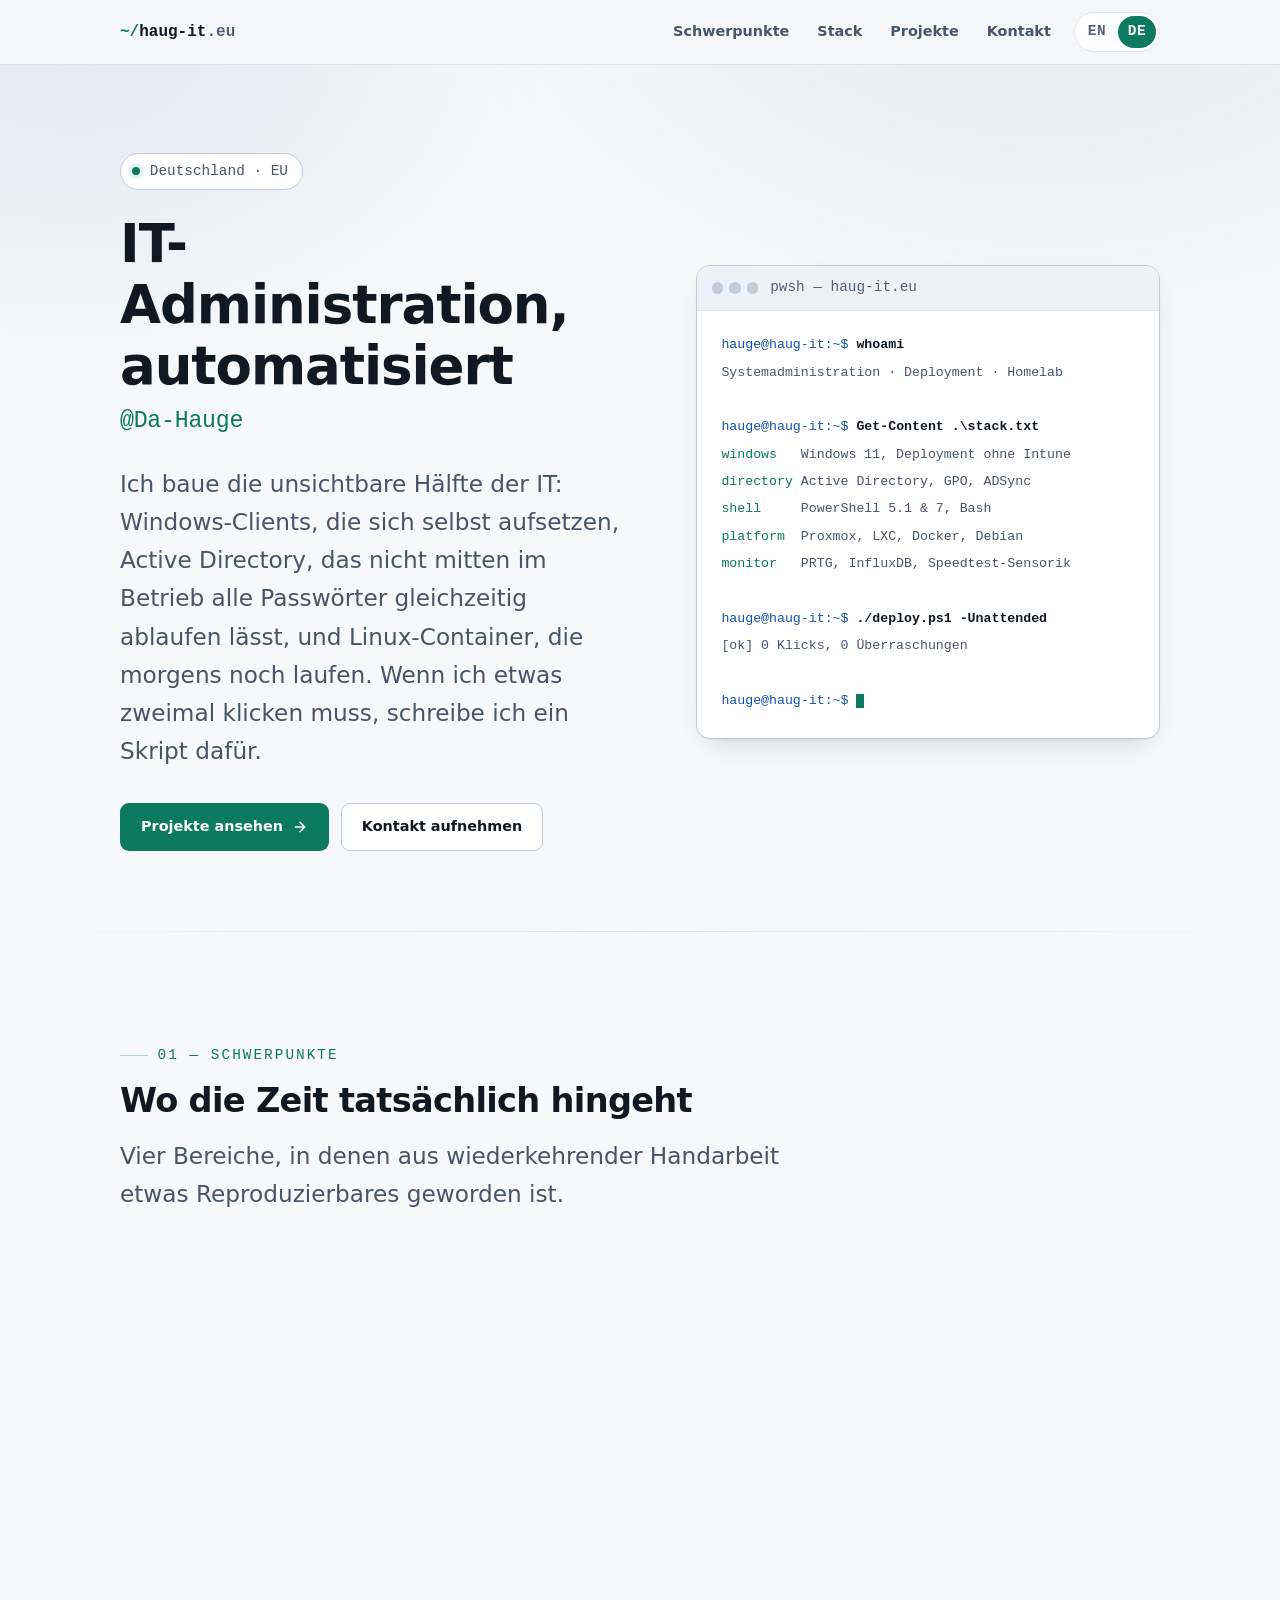
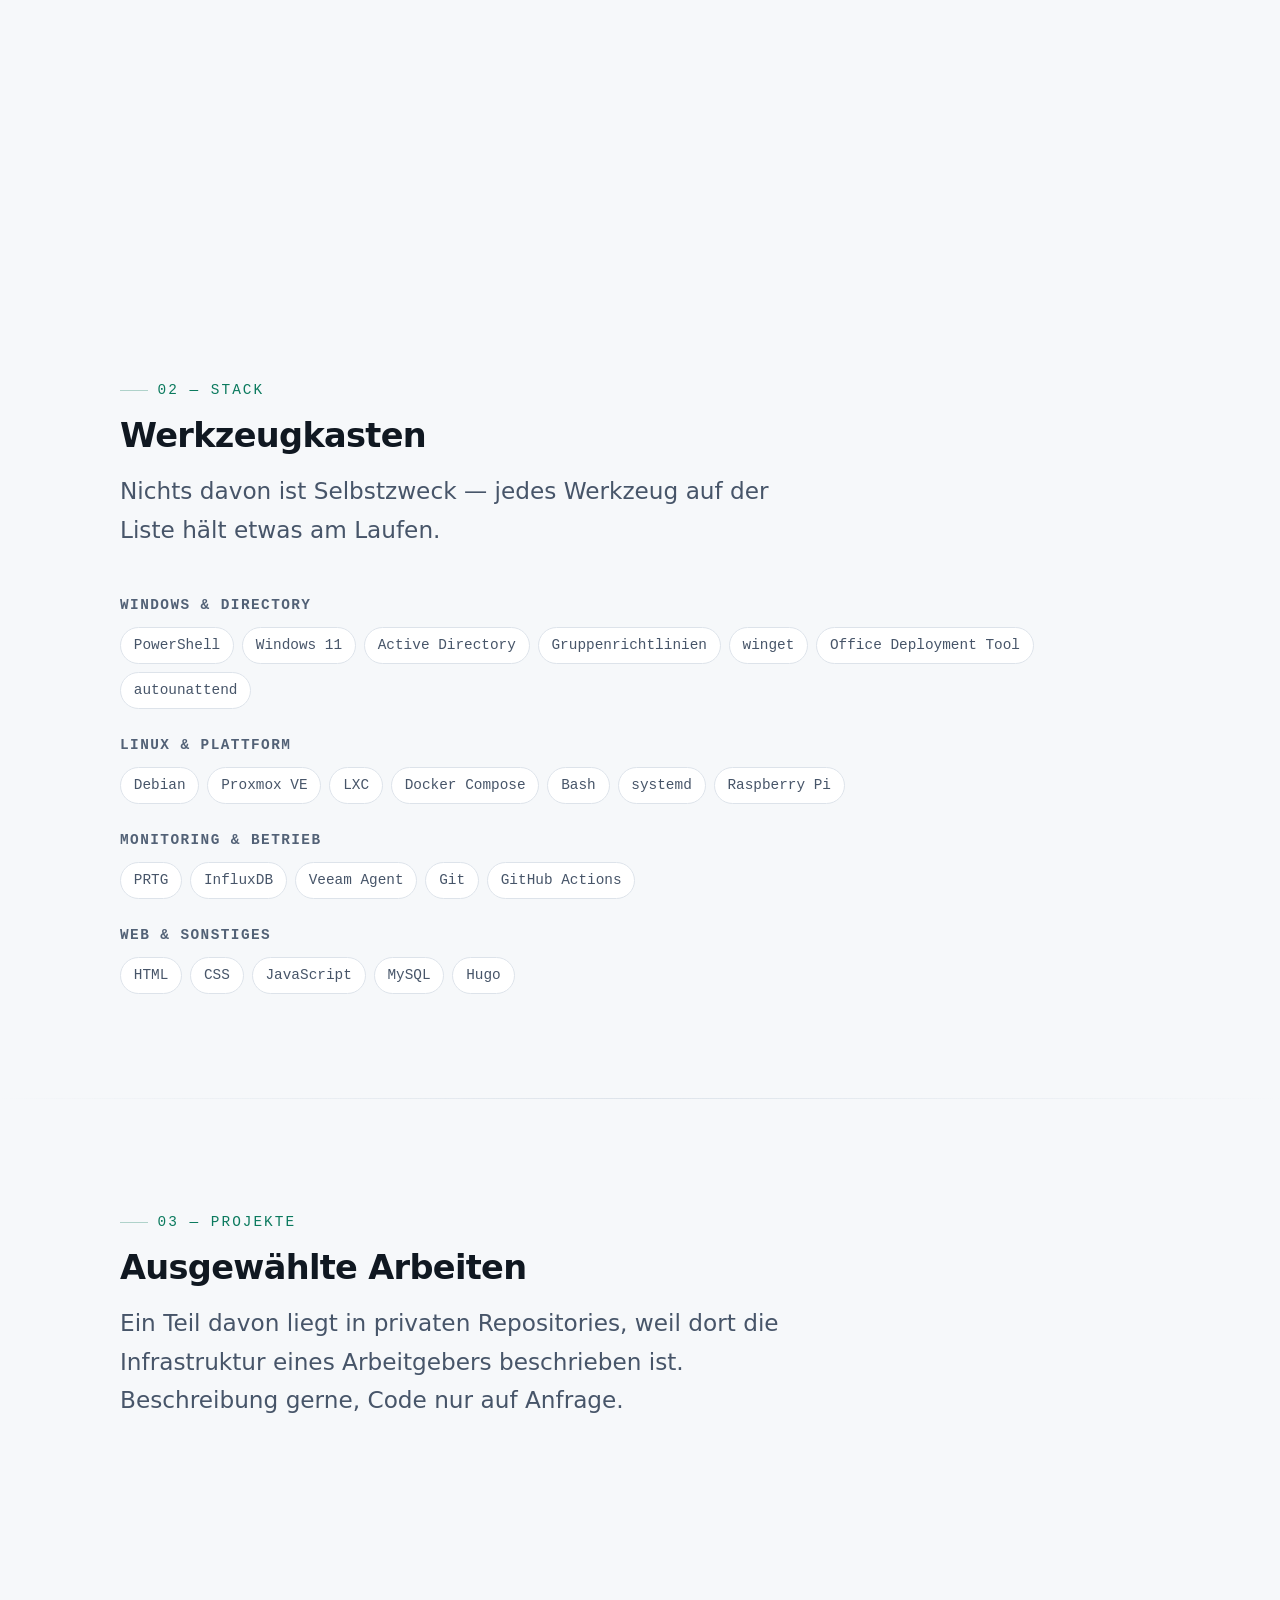
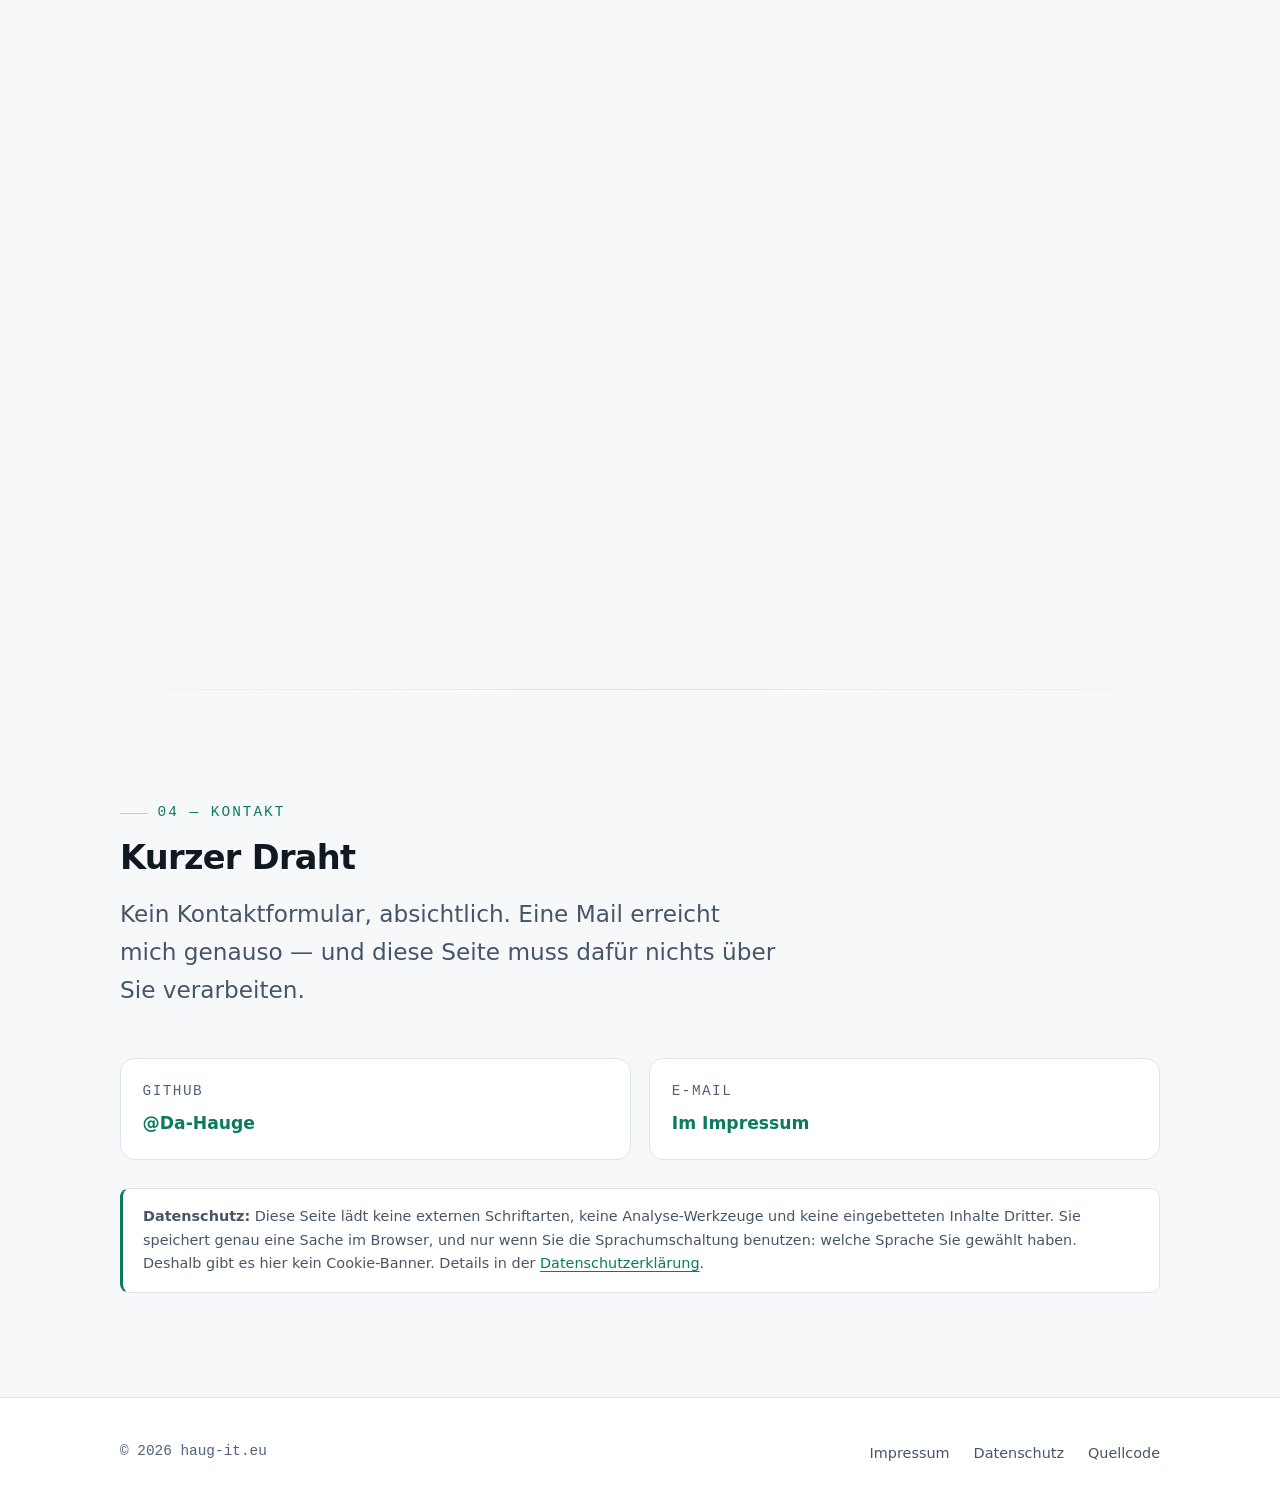
==== de/index.html @ 19cd78f1 "feat(i18n): English by default, German for German browsers Also minimises the personal data the site" ====
<!DOCTYPE html>
<html lang="de">
<head>
  <meta charset="utf-8">
  <meta name="viewport" content="width=device-width, initial-scale=1">

  <!-- A02: GitHub Pages kann keine Response-Header setzen, deshalb steht die
       Policy hier. Kein 'unsafe-inline', keine Wildcards. frame-ancestors wird
       im Meta-Tag ignoriert - siehe docs/security-hinweise.md. -->
  <meta http-equiv="Content-Security-Policy"
        content="default-src 'none'; base-uri 'none'; form-action 'none'; img-src 'self' data:; style-src 'self'; script-src 'self'; font-src 'self'; connect-src 'none'; object-src 'none'; frame-src 'none'">
  <meta name="referrer" content="strict-origin-when-cross-origin">

  <title>haug-it.eu — IT-Administration &amp; Automatisierung</title>
  <meta name="description" content="Windows-Client-Deployment, Active Directory, Linux und Container, Monitoring — geskriptet statt geklickt.">
  <link rel="canonical" href="https://haug-it.eu/de/">
  <link rel="alternate" hreflang="en" href="https://haug-it.eu/">
  <link rel="alternate" hreflang="de" href="https://haug-it.eu/de/">
  <link rel="alternate" hreflang="x-default" href="https://haug-it.eu/">
  <link rel="icon" href="../favicon.svg" type="image/svg+xml">
  <link rel="stylesheet" href="../css/style.css">
  <script src="../js/lang.js"></script>
</head>
<body>
  <a class="skip-link" href="#main">Zum Inhalt springen</a>

  <header class="site-header">
    <div class="container site-header__inner">
      <a class="brand" href="./">
        <span class="brand__sigil">~/</span><span>haug-it</span><span class="brand__dim">.eu</span>
      </a>

      <div class="header__end">
        <nav class="nav" aria-label="Hauptnavigation">
          <ul>
            <li><a href="#schwerpunkte">Schwerpunkte</a></li>
            <li><a href="#stack">Stack</a></li>
            <li><a href="#projekte">Projekte</a></li>
            <li><a href="#kontakt">Kontakt</a></li>
          </ul>
        </nav>

        <nav aria-label="Sprache">
          <ul class="lang-switch">
            <li><a href="../" data-set-lang="en" lang="en">EN</a></li>
            <li><a href="./" data-set-lang="de" aria-current="true" lang="de">DE</a></li>
          </ul>
        </nav>
      </div>
    </div>
  </header>

  <main id="main">

    <!-- ================= Hero ================= -->
    <section class="hero">
      <div class="container hero__grid">
        <div>
          <p class="hero__status">
            <span class="hero__dot" aria-hidden="true"></span>
            Deutschland &middot; EU
          </p>

          <h1 class="hero__name">IT-Administration, automatisiert</h1>
          <p class="hero__role">@Da-Hauge</p>

          <p class="hero__text">
            Ich baue die unsichtbare Hälfte der IT: Windows-Clients, die sich
            selbst aufsetzen, Active&nbsp;Directory, das nicht mitten im Betrieb
            alle Passwörter gleichzeitig ablaufen lässt, und Linux-Container, die
            morgens noch laufen. Wenn ich etwas zweimal klicken muss, schreibe
            ich ein Skript dafür.
          </p>

          <div class="hero__actions">
            <a class="btn btn--primary" href="#projekte">
              Projekte ansehen
              <svg width="16" height="16" viewBox="0 0 24 24" fill="none" stroke="currentColor" stroke-width="2.2" stroke-linecap="round" stroke-linejoin="round" aria-hidden="true" focusable="false"><path d="M5 12h14"/><path d="m12 5 7 7-7 7"/></svg>
            </a>
            <a class="btn btn--ghost" href="#kontakt">Kontakt aufnehmen</a>
          </div>
        </div>

        <div class="terminal">
          <div class="terminal__bar">
            <span class="terminal__lights" aria-hidden="true"><span></span><span></span><span></span></span>
            <span class="terminal__title">pwsh — haug-it.eu</span>
          </div>
          <pre class="terminal__body"><code><span class="terminal__prompt">hauge@haug-it:~$</span> <span class="terminal__cmd">whoami</span>
Systemadministration &middot; Deployment &middot; Homelab

<span class="terminal__prompt">hauge@haug-it:~$</span> <span class="terminal__cmd">Get-Content .\stack.txt</span>
<span class="terminal__key">windows</span>   Windows 11, Deployment ohne Intune
<span class="terminal__key">directory</span> Active Directory, GPO, ADSync
<span class="terminal__key">shell</span>     PowerShell 5.1 &amp; 7, Bash
<span class="terminal__key">platform</span>  Proxmox, LXC, Docker, Debian
<span class="terminal__key">monitor</span>   PRTG, InfluxDB, Speedtest-Sensorik

<span class="terminal__prompt">hauge@haug-it:~$</span> <span class="terminal__cmd">./deploy.ps1 -Unattended</span>
[ok] 0 Klicks, 0 Überraschungen

<span class="terminal__prompt">hauge@haug-it:~$</span> <span class="terminal__caret" aria-hidden="true"></span></code></pre>
        </div>
      </div>
    </section>

    <hr>

    <!-- ================= Schwerpunkte ================= -->
    <section class="section" id="schwerpunkte" aria-labelledby="schwerpunkte-title">
      <div class="container">
        <div class="section__head">
          <p class="eyebrow">01 — Schwerpunkte</p>
          <h2 id="schwerpunkte-title">Wo die Zeit tatsächlich hingeht</h2>
          <p class="section__lead">
            Vier Bereiche, in denen aus wiederkehrender Handarbeit etwas
            Reproduzierbares geworden ist.
          </p>
        </div>

        <div class="grid grid--4">

          <article class="card reveal">
            <span class="card__icon" aria-hidden="true">
              <svg width="20" height="20" viewBox="0 0 24 24" fill="none" stroke="currentColor" stroke-width="2" stroke-linecap="round" stroke-linejoin="round" focusable="false"><rect x="2" y="3" width="20" height="14" rx="2"/><path d="M8 21h8"/><path d="M12 17v4"/></svg>
            </span>
            <h3 class="card__title">Client-Deployment</h3>
            <p class="card__text">
              Windows-11-Installationen, die ohne Zuschauer durchlaufen:
              Antwortdateien, Debloat, vernünftige Datenschutz-Defaults und
              Softwareverteilung in einem Durchgang.
            </p>
            <ul class="card__list">
              <li>autounattend.xml</li>
              <li>winget-Paketlisten</li>
              <li>Office Deployment Tool</li>
            </ul>
          </article>

          <article class="card reveal">
            <span class="card__icon" aria-hidden="true">
              <svg width="20" height="20" viewBox="0 0 24 24" fill="none" stroke="currentColor" stroke-width="2" stroke-linecap="round" stroke-linejoin="round" focusable="false"><circle cx="12" cy="5" r="3"/><path d="M12 8v3"/><path d="M5 21v-3a2 2 0 0 1 2-2h10a2 2 0 0 1 2 2v3"/><path d="M12 11v5"/></svg>
            </span>
            <h3 class="card__title">Active Directory</h3>
            <p class="card__text">
              Domain-Beitritt, Gruppenrichtlinien und vor allem der
              Passwort-Lebenszyklus: Ablauf an der Morgenanmeldung statt mitten
              im Betrieb, damit die Hotline ruhig bleibt.
            </p>
            <ul class="card__list">
              <li>Domain Join &amp; Rename</li>
              <li>Passwort-Lifecycle</li>
              <li>Logon-Reporting</li>
            </ul>
          </article>

          <article class="card reveal">
            <span class="card__icon" aria-hidden="true">
              <svg width="20" height="20" viewBox="0 0 24 24" fill="none" stroke="currentColor" stroke-width="2" stroke-linecap="round" stroke-linejoin="round" focusable="false"><rect x="3" y="4" width="18" height="7" rx="2"/><rect x="3" y="14" width="18" height="6" rx="2"/><path d="M7 8h.01"/><path d="M7 17h.01"/></svg>
            </span>
            <h3 class="card__title">Linux &amp; Container</h3>
            <p class="card__text">
              Proxmox als Unterbau, LXC und Docker darüber. Compose-Stacks, die
              versioniert im Repository liegen statt in irgendeinem
              Terminal-Verlauf.
            </p>
            <ul class="card__list">
              <li>Proxmox &amp; LXC</li>
              <li>Docker Compose</li>
              <li>VS Code Tunnel</li>
            </ul>
          </article>

          <article class="card reveal">
            <span class="card__icon" aria-hidden="true">
              <svg width="20" height="20" viewBox="0 0 24 24" fill="none" stroke="currentColor" stroke-width="2" stroke-linecap="round" stroke-linejoin="round" focusable="false"><path d="M3 12h4l3 8 4-16 3 8h4"/></svg>
            </span>
            <h3 class="card__title">Monitoring</h3>
            <p class="card__text">
              Eigene PRTG-Sensoren, wo die Standardsensoren aufhören — zum
              Beispiel Ookla-Speedtests, die als Zeitreihe landen statt als
              Bauchgefühl.
            </p>
            <ul class="card__list">
              <li>PRTG Custom Sensors</li>
              <li>InfluxDB-Zeitreihen</li>
              <li>Geplante Messläufe</li>
            </ul>
          </article>

        </div>
      </div>
    </section>

    <!-- ================= Stack ================= -->
    <section class="section" id="stack" aria-labelledby="stack-title">
      <div class="container">
        <div class="section__head">
          <p class="eyebrow">02 — Stack</p>
          <h2 id="stack-title">Werkzeugkasten</h2>
          <p class="section__lead">
            Nichts davon ist Selbstzweck — jedes Werkzeug auf der Liste hält
            etwas am Laufen.
          </p>
        </div>

        <div class="stack-group">
          <h3 class="stack-group__label">Windows &amp; Directory</h3>
          <ul class="tags">
            <li class="tag">PowerShell</li>
            <li class="tag">Windows 11</li>
            <li class="tag">Active Directory</li>
            <li class="tag">Gruppenrichtlinien</li>
            <li class="tag">winget</li>
            <li class="tag">Office Deployment Tool</li>
            <li class="tag">autounattend</li>
          </ul>
        </div>

        <div class="stack-group">
          <h3 class="stack-group__label">Linux &amp; Plattform</h3>
          <ul class="tags">
            <li class="tag">Debian</li>
            <li class="tag">Proxmox VE</li>
            <li class="tag">LXC</li>
            <li class="tag">Docker Compose</li>
            <li class="tag">Bash</li>
            <li class="tag">systemd</li>
            <li class="tag">Raspberry&nbsp;Pi</li>
          </ul>
        </div>

        <div class="stack-group">
          <h3 class="stack-group__label">Monitoring &amp; Betrieb</h3>
          <ul class="tags">
            <li class="tag">PRTG</li>
            <li class="tag">InfluxDB</li>
            <li class="tag">Veeam Agent</li>
            <li class="tag">Git</li>
            <li class="tag">GitHub Actions</li>
          </ul>
        </div>

        <div class="stack-group">
          <h3 class="stack-group__label">Web &amp; Sonstiges</h3>
          <ul class="tags">
            <li class="tag">HTML</li>
            <li class="tag">CSS</li>
            <li class="tag">JavaScript</li>
            <li class="tag">MySQL</li>
            <li class="tag">Hugo</li>
          </ul>
        </div>
      </div>
    </section>

    <hr>

    <!-- ================= Projekte ================= -->
    <section class="section" id="projekte" aria-labelledby="projekte-title">
      <div class="container">
        <div class="section__head">
          <p class="eyebrow">03 — Projekte</p>
          <h2 id="projekte-title">Ausgewählte Arbeiten</h2>
          <p class="section__lead">
            Ein Teil davon liegt in privaten Repositories, weil dort die
            Infrastruktur eines Arbeitgebers beschrieben ist. Beschreibung gerne,
            Code nur auf Anfrage.
          </p>
        </div>

        <div class="grid">

          <article class="project reveal">
            <div class="project__head">
              <h3 class="project__name">it-toolkit</h3>
              <span class="badge">privat</span>
            </div>
            <p class="project__text">
              Neun einzelne Repositories zu einer Quelle der Wahrheit
              zusammengeführt: Windows-Setup, Office-Installer, AD-Werkzeuge,
              Deployment, Monitoring und Linux-Helfer hinter einem gemeinsamen
              PowerShell-Modul.
            </p>
            <ul class="project__meta">
              <li>PowerShell</li>
              <li>Active Directory</li>
              <li>winget</li>
            </ul>
          </article>

          <article class="project reveal">
            <div class="project__head">
              <h3 class="project__name">windows-setup</h3>
              <span class="badge">privat</span>
            </div>
            <p class="project__text">
              Unbeaufsichtigtes Client-Setup: Systemtweaks, Debloat,
              Datenschutz-Defaults und Softwareverteilung, gesteuert über ein
              Profil-JSON. Startet aus einer Batch-Datei und läuft ohne
              Rückfragen durch.
            </p>
            <ul class="project__meta">
              <li>PowerShell</li>
              <li>Windows 11</li>
              <li>Unattended</li>
            </ul>
          </article>

          <article class="project reveal">
            <div class="project__head">
              <h3 class="project__name">ad-password-lifecycle</h3>
              <span class="badge">privat</span>
            </div>
            <p class="project__text">
              Verschiebt erzwungene AD-Passwortwechsel auf die Morgenanmeldung
              statt auf die Mittagszeit und entschärft die
              ActiveSync-Sperrwellen, die sonst danach über die Postfächer
              rollen.
            </p>
            <ul class="project__meta">
              <li>PowerShell</li>
              <li>Active Directory</li>
              <li>Exchange</li>
            </ul>
          </article>

          <article class="project reveal">
            <div class="project__head">
              <h3 class="project__name">
                <a href="https://github.com/Da-Hauge/Behnke-Sprechstellen-Steuerung" rel="noopener noreferrer">Behnke-Sprechstellen-Steuerung</a>
              </h3>
              <span class="badge badge--open">öffentlich</span>
            </div>
            <p class="project__text">
              Ansteuerung von Behnke-SIP-Sprechstellen — Türsprechanlagen aus der
              Kommandozeile statt aus dem Herstellerkonfigurator.
            </p>
            <ul class="project__meta">
              <li>SIP</li>
              <li>Gebäudetechnik</li>
            </ul>
          </article>

          <article class="project reveal">
            <div class="project__head">
              <h3 class="project__name">pizero-kioskos</h3>
              <span class="badge">privat</span>
            </div>
            <p class="project__text">
              Image-Builder für Raspberry-Pi-Zero-Kiosksysteme, plus ein
              Speiseplan-Display, das ein Pi Zero 2 W über HDMI ausgibt. Klein,
              lautlos, läuft wochenlang ohne Betreuung.
            </p>
            <ul class="project__meta">
              <li>Raspberry Pi</li>
              <li>Linux</li>
              <li>Kiosk</li>
            </ul>
          </article>

          <article class="project reveal">
            <div class="project__head">
              <h3 class="project__name">registration-app</h3>
              <span class="badge">privat</span>
            </div>
            <p class="project__text">
              Frontend, Backend und Datenbank für die Anmeldungen zur jährlichen
              Saisonaktion einer Freiwilligen Feuerwehr. Ehrenamt, aber mit
              ordentlichem Datenmodell.
            </p>
            <ul class="project__meta">
              <li>Web</li>
              <li>MySQL</li>
              <li>Ehrenamt</li>
            </ul>
          </article>

        </div>
      </div>
    </section>

    <hr>

    <!-- ================= Kontakt ================= -->
    <section class="section" id="kontakt" aria-labelledby="kontakt-title">
      <div class="container">
        <div class="section__head">
          <p class="eyebrow">04 — Kontakt</p>
          <h2 id="kontakt-title">Kurzer Draht</h2>
          <p class="section__lead">
            Kein Kontaktformular, absichtlich. Eine Mail erreicht mich genauso —
            und diese Seite muss dafür nichts über Sie verarbeiten.
          </p>
        </div>

        <div class="contact">
          <div class="contact__item">
            <span class="contact__label">GitHub</span>
            <span class="contact__value">
              <a href="https://github.com/Da-Hauge" rel="noopener noreferrer">@Da-Hauge</a>
            </span>
          </div>
          <div class="contact__item">
            <span class="contact__label">E-Mail</span>
            <span class="contact__value">
              <a href="../impressum.html">Im Impressum</a>
            </span>
          </div>
        </div>

        <p class="note">
          <strong>Datenschutz:</strong> Diese Seite lädt keine externen
          Schriftarten, keine Analyse-Werkzeuge und keine eingebetteten Inhalte
          Dritter. Sie speichert genau eine Sache im Browser, und nur wenn Sie
          die Sprachumschaltung benutzen: welche Sprache Sie gewählt haben.
          Deshalb gibt es hier kein Cookie-Banner. Details in der
          <a href="../datenschutz.html">Datenschutzerklärung</a>.
        </p>
      </div>
    </section>

  </main>

  <footer class="site-footer">
    <div class="container site-footer__inner">
      <p class="site-footer__note">&copy; 2026 haug-it.eu</p>
      <nav aria-label="Rechtliches">
        <ul>
          <li><a href="../impressum.html">Impressum</a></li>
          <li><a href="../datenschutz.html">Datenschutz</a></li>
          <li><a href="https://github.com/Da-Hauge/Placeholder-Site" rel="noopener noreferrer">Quellcode</a></li>
        </ul>
      </nav>
    </div>
  </footer>

  <script src="../js/main.js" defer></script>
</body>
</html>
---- css/style.css ----
/* =========================================================================
   haug-it.eu — stylesheet

   No external resources. No web fonts, no CDN, no trackers. Nothing is
   loaded from a third party and nothing is written to or read from the
   visitor's device, so § 25 TDDDG is not triggered and no consent banner
   is required. Colour theme follows the OS setting only — deliberately no
   toggle, because a toggle would need storage.
   ========================================================================= */

/* ---------- 1. Design tokens (dark first) ------------------------------- */

:root {
  color-scheme: dark light;

  --bg:            #0a0e13;
  --bg-elevated:   #10161f;
  --surface:       #121a24;
  --surface-hi:    #18222f;
  --border:        #212d3c;
  --border-hi:     #2e3d50;

  --text:          #e8eef5;
  --text-muted:    #9aabbd;
  --text-faint:    #8496a9;

  --accent:        #3ad6a8;
  --accent-hi:     #6ee7c2;
  --accent-dim:    rgba(58, 214, 168, 0.12);
  --accent-line:   rgba(58, 214, 168, 0.35);

  --accent-2:      #6fb3ff;
  --accent-2-dim:  rgba(111, 179, 255, 0.12);

  --focus:         #ffd166;
  --on-accent:     #05100c;

  --font-sans: ui-sans-serif, system-ui, -apple-system, "Segoe UI", Roboto,
               "Helvetica Neue", Arial, sans-serif;
  --font-mono: ui-monospace, SFMono-Regular, "SF Mono", "Cascadia Mono",
               "Segoe UI Mono", Consolas, "Liberation Mono", Menlo, monospace;

  --step--1: clamp(0.82rem, 0.79rem + 0.14vw, 0.9rem);
  --step-0:  clamp(1.00rem, 0.96rem + 0.20vw, 1.075rem);
  --step-1:  clamp(1.20rem, 1.10rem + 0.50vw, 1.45rem);
  --step-2:  clamp(1.50rem, 1.30rem + 1.00vw, 2.10rem);
  --step-3:  clamp(2.00rem, 1.55rem + 2.20vw, 3.40rem);

  --radius:    14px;
  --radius-sm: 9px;
  --container: 1120px;

  --shadow: 0 1px 2px rgba(0, 0, 0, 0.35), 0 12px 32px -12px rgba(0, 0, 0, 0.65);
}

@media (prefers-color-scheme: light) {
  :root {
    --bg:            #f6f8fa;
    --bg-elevated:   #ffffff;
    --surface:       #ffffff;
    --surface-hi:    #eef2f6;
    --border:        #dde3ea;
    --border-hi:     #c1ccd8;

    --text:          #101821;
    --text-muted:    #475569;
    --text-faint:    #526176;

    --accent:        #0b7a5e;
    --accent-hi:     #096b52;
    --accent-dim:    rgba(11, 122, 94, 0.09);
    --accent-line:   rgba(11, 122, 94, 0.30);

    --accent-2:      #14539f;
    --accent-2-dim:  rgba(20, 83, 159, 0.09);

    --focus:         #8a4200;
    --on-accent:     #ffffff;

    --shadow: 0 1px 2px rgba(16, 24, 33, 0.06), 0 12px 28px -14px rgba(16, 24, 33, 0.22);
  }
}

/* ---------- 2. Reset & base --------------------------------------------- */

*, *::before, *::after { box-sizing: border-box; }

html {
  -webkit-text-size-adjust: 100%;
  scroll-behavior: smooth;
  scroll-padding-top: 5.5rem;
}

body {
  display: flex;
  flex-direction: column;
  min-height: 100vh;
  margin: 0;
  background-color: var(--bg);
  color: var(--text);
  font-family: var(--font-sans);
  font-size: var(--step-0);
  line-height: 1.65;
  -webkit-font-smoothing: antialiased;
  overflow-x: hidden;
}

/* Ambient background — pure CSS gradients, zero image requests. */
body::before {
  content: "";
  position: fixed;
  inset: 0;
  z-index: -1;
  pointer-events: none;
  background:
    radial-gradient(60rem 40rem at 82% -8%, var(--accent-dim), transparent 65%),
    radial-gradient(48rem 34rem at 6% 4%, var(--accent-2-dim), transparent 62%);
}

h1, h2, h3, h4 {
  margin: 0 0 0.5em;
  line-height: 1.15;
  font-weight: 650;
  letter-spacing: -0.02em;
  text-wrap: balance;
}

h1 { font-size: var(--step-3); }
h2 { font-size: var(--step-2); }
h3 { font-size: var(--step-1); }

p { margin: 0 0 1rem; text-wrap: pretty; }
p:last-child { margin-bottom: 0; }

a { color: var(--accent); text-decoration-thickness: 1px; text-underline-offset: 3px; }
a:hover { color: var(--accent-hi); }

img, svg { max-width: 100%; height: auto; }
ul { margin: 0; padding: 0; }

hr {
  height: 1px;
  border: 0;
  margin: 0;
  background: linear-gradient(90deg, transparent, var(--border), transparent);
}

code, kbd, samp { font-family: var(--font-mono); font-size: 0.92em; }

/* Visible focus indicator on every interactive element (WCAG 2.4.7). */
:focus-visible {
  outline: 3px solid var(--focus);
  outline-offset: 3px;
  border-radius: 4px;
}

::selection { background: var(--accent); color: var(--on-accent); }

/* ---------- 3. Layout helpers ------------------------------------------- */

.container {
  width: 100%;
  max-width: var(--container);
  margin-inline: auto;
  padding-inline: clamp(1.15rem, 4vw, 2.5rem);
}

main { flex: 1 0 auto; }

.section { padding-block: clamp(3.5rem, 9vw, 6.5rem); }
.section--tight { padding-block: clamp(2.5rem, 6vw, 4rem); }

.section__head { max-width: 62ch; margin-bottom: clamp(2rem, 4vw, 3rem); }
.section__lead { margin: 0; color: var(--text-muted); font-size: var(--step-1); }

.visually-hidden {
  position: absolute !important;
  width: 1px; height: 1px;
  margin: -1px; padding: 0;
  overflow: hidden;
  clip-path: inset(50%);
  white-space: nowrap;
}

.skip-link {
  position: absolute;
  left: 0.75rem;
  top: -100%;
  z-index: 100;
  padding: 0.7rem 1.1rem;
  border-radius: var(--radius-sm);
  background: var(--accent);
  color: var(--on-accent);
  font-weight: 650;
  text-decoration: none;
}
.skip-link:focus { top: 0.75rem; }

.eyebrow {
  display: inline-flex;
  align-items: center;
  gap: 0.6rem;
  margin: 0 0 0.9rem;
  font-family: var(--font-mono);
  font-size: var(--step--1);
  letter-spacing: 0.14em;
  text-transform: uppercase;
  color: var(--accent);
}
.eyebrow::before {
  content: "";
  width: 1.75rem;
  height: 1px;
  background: var(--accent-line);
}

/* ---------- 4. Header / navigation -------------------------------------- */

.site-header {
  position: sticky;
  top: 0;
  z-index: 50;
  border-bottom: 1px solid var(--border);
  background: color-mix(in srgb, var(--bg) 88%, transparent);
  backdrop-filter: blur(12px);
}

.site-header__inner {
  display: flex;
  flex-wrap: wrap;
  align-items: center;
  justify-content: space-between;
  gap: 0.5rem 1.5rem;
  min-height: 4rem;
  padding-block: 0.6rem;
}

.brand {
  display: inline-flex;
  align-items: baseline;
  font-family: var(--font-mono);
  font-size: 1rem;
  font-weight: 600;
  color: var(--text);
  text-decoration: none;
  white-space: nowrap;
}
.brand__sigil { color: var(--accent); }
.brand__dim   { color: var(--text-faint); }
.brand:hover .brand__sigil { color: var(--accent-hi); }

.nav ul {
  display: flex;
  flex-wrap: wrap;
  gap: 0.15rem 0.35rem;
  list-style: none;
}

.nav a {
  display: block;
  padding: 0.45rem 0.7rem;
  border-radius: var(--radius-sm);
  color: var(--text-muted);
  font-size: var(--step--1);
  font-weight: 550;
  text-decoration: none;
  transition: color 0.15s ease, background-color 0.15s ease;
}
.nav a:hover { color: var(--text); background: var(--surface-hi); }
.nav a[aria-current] { color: var(--accent); background: var(--accent-dim); }

/* Language switch — sits at the end of the header row. */
.header__end {
  display: flex;
  align-items: center;
  gap: 0.75rem;
}

.lang-switch {
  display: flex;
  align-items: center;
  gap: 0.15rem;
  padding: 0.2rem;
  border: 1px solid var(--border);
  border-radius: 999px;
  background: var(--surface);
  list-style: none;
}

.lang-switch a {
  display: block;
  padding: 0.25rem 0.6rem;
  border-radius: 999px;
  font-family: var(--font-mono);
  font-size: var(--step--1);
  font-weight: 600;
  letter-spacing: 0.04em;
  color: var(--text-faint);
  text-decoration: none;
  transition: color 0.15s ease, background-color 0.15s ease;
}
.lang-switch a:hover { color: var(--text); background: var(--surface-hi); }
.lang-switch a[aria-current] { color: var(--on-accent); background: var(--accent); }

/* ---------- 5. Hero ------------------------------------------------------ */

.hero { padding-block: clamp(3rem, 8vw, 5.5rem) clamp(3rem, 7vw, 5rem); }

.hero__grid {
  display: grid;
  gap: clamp(2.5rem, 5vw, 4rem);
  align-items: center;
}
@media (min-width: 62rem) {
  .hero__grid { grid-template-columns: 1.05fr 0.95fr; }
}

.hero__status {
  display: inline-flex;
  align-items: center;
  gap: 0.6rem;
  margin-bottom: 1.5rem;
  padding: 0.35rem 0.9rem 0.35rem 0.7rem;
  border: 1px solid var(--border-hi);
  border-radius: 999px;
  background: var(--surface);
  font-family: var(--font-mono);
  font-size: var(--step--1);
  color: var(--text-muted);
}
.hero__dot {
  width: 0.5rem;
  height: 0.5rem;
  border-radius: 50%;
  background: var(--accent);
  box-shadow: 0 0 0 4px var(--accent-dim);
  animation: pulse 2.6s ease-in-out infinite;
}

.hero__name { margin-bottom: 0.35rem; }

.hero__role {
  margin-bottom: 1.5rem;
  font-family: var(--font-mono);
  font-size: var(--step-1);
  font-weight: 500;
  color: var(--accent);
  letter-spacing: -0.01em;
}

.hero__text { max-width: 54ch; font-size: var(--step-1); color: var(--text-muted); }

.hero__actions {
  display: flex;
  flex-wrap: wrap;
  gap: 0.75rem;
  margin-top: 2rem;
}

/* ---------- 6. Buttons --------------------------------------------------- */

.btn {
  display: inline-flex;
  align-items: center;
  gap: 0.55rem;
  padding: 0.7rem 1.25rem;
  border: 1px solid transparent;
  border-radius: var(--radius-sm);
  font: inherit;
  font-size: var(--step--1);
  font-weight: 650;
  text-decoration: none;
  cursor: pointer;
  transition: transform 0.15s ease, background-color 0.15s ease,
              border-color 0.15s ease, color 0.15s ease;
}
.btn:hover { transform: translateY(-2px); }
.btn svg { flex: none; }

.btn--primary { background: var(--accent); color: var(--on-accent); }
.btn--primary:hover { background: var(--accent-hi); color: var(--on-accent); }

.btn--ghost {
  border-color: var(--border-hi);
  background: var(--surface);
  color: var(--text);
}
.btn--ghost:hover { border-color: var(--accent); color: var(--accent); }

/* ---------- 7. Terminal card --------------------------------------------- */

.terminal {
  border: 1px solid var(--border-hi);
  border-radius: var(--radius);
  background: var(--bg-elevated);
  box-shadow: var(--shadow);
  overflow: hidden;
}

.terminal__bar {
  display: flex;
  align-items: center;
  gap: 0.75rem;
  padding: 0.65rem 0.9rem;
  border-bottom: 1px solid var(--border);
  background: var(--surface-hi);
}
.terminal__lights { display: flex; gap: 0.4rem; }
.terminal__lights span {
  width: 0.7rem; height: 0.7rem;
  border-radius: 50%;
  background: var(--border-hi);
}
.terminal__title {
  font-family: var(--font-mono);
  font-size: var(--step--1);
  color: var(--text-faint);
}

.terminal__body {
  margin: 0;
  padding: 1.25rem clamp(1rem, 3vw, 1.5rem) 1.5rem;
  font-family: var(--font-mono);
  font-size: var(--step--1);
  line-height: 1.9;
  white-space: pre-wrap;
  word-break: break-word;
  color: var(--text-muted);
}
.terminal__prompt { color: var(--accent-2); }
.terminal__cmd    { color: var(--text); font-weight: 600; }
.terminal__key    { color: var(--accent); }

.terminal__caret {
  display: inline-block;
  width: 0.55em;
  height: 1.05em;
  vertical-align: text-bottom;
  background: var(--accent);
  animation: blink 1.1s steps(1) infinite;
}

/* ---------- 8. Cards ----------------------------------------------------- */

.grid {
  display: grid;
  gap: 1.15rem;
  grid-template-columns: repeat(auto-fit, minmax(min(100%, 17rem), 1fr));
}

/* Four items read badly as 3 + 1, so this variant goes 1 / 2 / 4. */
.grid--4 { grid-template-columns: 1fr; }
@media (min-width: 38rem) { .grid--4 { grid-template-columns: repeat(2, 1fr); } }
@media (min-width: 68rem) { .grid--4 { grid-template-columns: repeat(4, 1fr); } }

.card {
  display: flex;
  flex-direction: column;
  padding: clamp(1.35rem, 2.5vw, 1.85rem);
  border: 1px solid var(--border);
  border-radius: var(--radius);
  background: var(--surface);
  transition: transform 0.2s ease, border-color 0.2s ease, box-shadow 0.2s ease;
}
.card:hover {
  transform: translateY(-3px);
  border-color: var(--border-hi);
  box-shadow: var(--shadow);
}

.card__icon {
  display: grid;
  place-items: center;
  width: 2.6rem;
  height: 2.6rem;
  margin-bottom: 1.1rem;
  border: 1px solid var(--accent-line);
  border-radius: var(--radius-sm);
  background: var(--accent-dim);
  color: var(--accent);
}

.card__title { margin-bottom: 0.5rem; font-size: var(--step-1); }
.card__text  { margin: 0; color: var(--text-muted); font-size: var(--step--1); line-height: 1.7; }

.card__list {
  display: flex;
  flex-direction: column;
  gap: 0.35rem;
  margin: 1.1rem 0 0;
  padding: 0;
  list-style: none;
  font-family: var(--font-mono);
  font-size: var(--step--1);
  color: var(--text-faint);
}
.card__list li { display: flex; gap: 0.6rem; }
.card__list li::before { content: "\203A"; color: var(--accent); }

/* ---------- 9. Stack / tag groups ---------------------------------------- */

.stack-group + .stack-group { margin-top: 1.75rem; }

.stack-group__label {
  margin: 0 0 0.85rem;
  font-family: var(--font-mono);
  font-size: var(--step--1);
  letter-spacing: 0.1em;
  text-transform: uppercase;
  color: var(--text-faint);
}

.tags { display: flex; flex-wrap: wrap; gap: 0.5rem; list-style: none; }

.tag {
  padding: 0.35rem 0.8rem;
  border: 1px solid var(--border);
  border-radius: 999px;
  background: var(--surface);
  font-family: var(--font-mono);
  font-size: var(--step--1);
  color: var(--text-muted);
  transition: border-color 0.15s ease, color 0.15s ease;
}
.tag:hover { border-color: var(--accent-line); color: var(--accent); }

/* ---------- 10. Projects -------------------------------------------------- */

.project {
  display: flex;
  flex-direction: column;
  gap: 0.75rem;
  padding: clamp(1.35rem, 2.5vw, 1.85rem);
  border: 1px solid var(--border);
  border-radius: var(--radius);
  background: var(--surface);
  transition: transform 0.2s ease, border-color 0.2s ease, box-shadow 0.2s ease;
}
.project:hover {
  transform: translateY(-3px);
  border-color: var(--border-hi);
  box-shadow: var(--shadow);
}

.project__head {
  display: flex;
  flex-wrap: wrap;
  align-items: baseline;
  justify-content: space-between;
  gap: 0.5rem 1rem;
}

.project__name {
  margin: 0;
  font-family: var(--font-mono);
  font-size: var(--step-1);
  font-weight: 600;
  letter-spacing: -0.01em;
}
.project__name a { color: var(--text); text-decoration: none; }
.project__name a:hover { color: var(--accent); text-decoration: underline; }

.badge {
  padding: 0.15rem 0.6rem;
  border: 1px solid var(--border-hi);
  border-radius: 999px;
  font-family: var(--font-mono);
  font-size: 0.74rem;
  letter-spacing: 0.06em;
  text-transform: uppercase;
  color: var(--text-faint);
  white-space: nowrap;
}
.badge--open { border-color: var(--accent-line); color: var(--accent); }

.project__text { margin: 0; color: var(--text-muted); font-size: var(--step--1); }

.project__meta {
  display: flex;
  flex-wrap: wrap;
  gap: 0.4rem 0.9rem;
  margin: 0.35rem 0 0;
  padding: 0;
  list-style: none;
  font-family: var(--font-mono);
  font-size: var(--step--1);
  color: var(--text-faint);
}

/* ---------- 11. Contact --------------------------------------------------- */

.contact {
  display: grid;
  gap: 1.15rem;
  grid-template-columns: repeat(auto-fit, minmax(min(100%, 15rem), 1fr));
  margin-top: 2rem;
}

.contact__item {
  display: flex;
  flex-direction: column;
  gap: 0.3rem;
  padding: 1.35rem;
  border: 1px solid var(--border);
  border-radius: var(--radius);
  background: var(--surface);
}
.contact__label {
  font-family: var(--font-mono);
  font-size: var(--step--1);
  letter-spacing: 0.1em;
  text-transform: uppercase;
  color: var(--text-faint);
}
.contact__value { font-size: var(--step-0); font-weight: 600; word-break: break-word; }
.contact__value a { text-decoration: none; }
.contact__value a:hover { text-decoration: underline; }

.note {
  margin-top: 1.75rem;
  padding: 1rem 1.25rem;
  border: 1px solid var(--border);
  border-left: 3px solid var(--accent);
  border-radius: var(--radius-sm);
  background: var(--surface);
  font-size: var(--step--1);
  color: var(--text-muted);
}

/* ---------- 12. Legal pages (prose) --------------------------------------- */

.prose { max-width: 68ch; }
.prose h2 { margin-top: 2.5rem; font-size: var(--step-1); }
.prose h3 { margin-top: 1.75rem; font-size: var(--step-0); }
.prose address { font-style: normal; }
.prose ul { margin: 0 0 1rem 1.25rem; padding: 0; }
.prose li { margin-bottom: 0.35rem; }

.todo {
  margin: 1rem 0 1.5rem;
  padding: 1rem 1.25rem;
  border: 1px dashed var(--border-hi);
  border-left: 3px solid var(--accent-2);
  border-radius: var(--radius-sm);
  background: var(--surface);
  font-size: var(--step--1);
  color: var(--text-muted);
}
.todo strong { color: var(--text); }

.table-scroll { overflow-x: auto; }
.data-table {
  width: 100%;
  border-collapse: collapse;
  margin: 1rem 0 1.5rem;
  font-size: var(--step--1);
  text-align: left;
}
.data-table th, .data-table td {
  padding: 0.65rem 0.85rem;
  border-bottom: 1px solid var(--border);
  vertical-align: top;
}
.data-table th { color: var(--text); font-weight: 650; }
.data-table td { color: var(--text-muted); }

/* ---------- 13. Footer ---------------------------------------------------- */

.site-footer {
  border-top: 1px solid var(--border);
  background: var(--bg-elevated);
  padding-block: 2.5rem;
}

.site-footer__inner {
  display: flex;
  flex-wrap: wrap;
  align-items: center;
  justify-content: space-between;
  gap: 1rem 2rem;
}

.site-footer__note {
  margin: 0;
  font-family: var(--font-mono);
  font-size: var(--step--1);
  color: var(--text-faint);
}

.site-footer ul {
  display: flex;
  flex-wrap: wrap;
  gap: 0.5rem 1.5rem;
  list-style: none;
}
.site-footer a {
  color: var(--text-muted);
  font-size: var(--step--1);
  text-decoration: none;
}
.site-footer a:hover { color: var(--accent); text-decoration: underline; }

/* ---------- 14. Error page ------------------------------------------------ */

.error-page { text-align: center; padding-block: clamp(4rem, 14vw, 9rem); }
.error-page__code {
  font-family: var(--font-mono);
  font-size: clamp(3.5rem, 14vw, 7rem);
  font-weight: 700;
  line-height: 1;
  color: var(--accent);
  letter-spacing: -0.04em;
}
.error-page__actions { display: flex; justify-content: center; margin-top: 2rem; }

/* ---------- 15. Motion ---------------------------------------------------- */

@keyframes blink { 0%, 49% { opacity: 1; } 50%, 100% { opacity: 0; } }
@keyframes pulse { 0%, 100% { opacity: 1; } 50% { opacity: 0.45; } }

/* Progressive enhancement: content is visible by default. The hidden state is
   only applied after JS has confirmed it can also remove it again. */
.js-reveal .reveal {
  opacity: 0;
  transform: translateY(18px);
  transition: opacity 0.55s ease, transform 0.55s ease;
}
.js-reveal .reveal.is-visible { opacity: 1; transform: none; }
.js-reveal .reveal:nth-child(2) { transition-delay: 0.07s; }
.js-reveal .reveal:nth-child(3) { transition-delay: 0.14s; }
.js-reveal .reveal:nth-child(4) { transition-delay: 0.21s; }
.js-reveal .reveal:nth-child(5) { transition-delay: 0.28s; }

@media (prefers-reduced-motion: reduce) {
  html { scroll-behavior: auto; }
  *, *::before, *::after {
    animation-duration: 0.001ms !important;
    animation-iteration-count: 1 !important;
    transition-duration: 0.001ms !important;
    scroll-behavior: auto !important;
  }
  .js-reveal .reveal { opacity: 1; transform: none; }
  .btn:hover, .card:hover, .project:hover { transform: none; }
}

/* ---------- 16. Print ----------------------------------------------------- */

@media print {
  body::before, .site-header, .hero__actions, .error-page__actions { display: none; }
  body { background: #fff; color: #000; }
  .card, .project, .contact__item { border-color: #999; break-inside: avoid; }
}
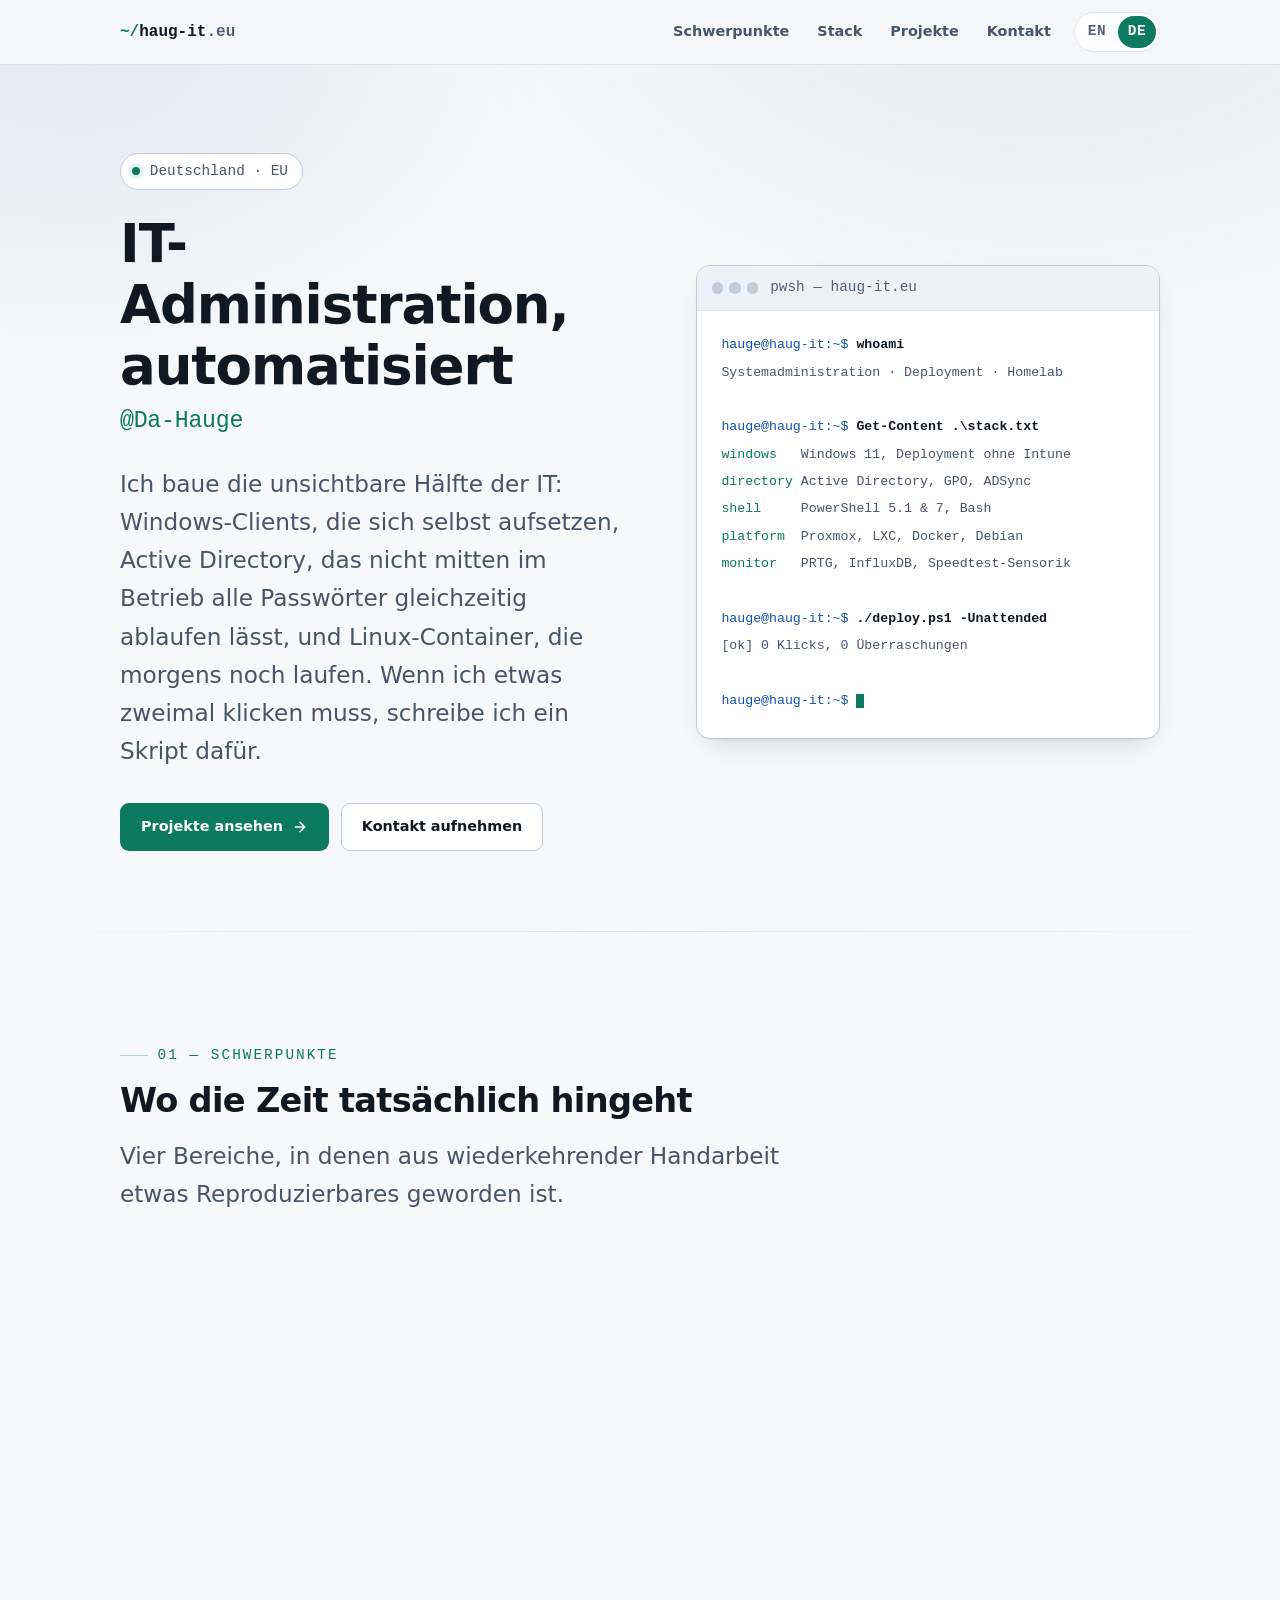
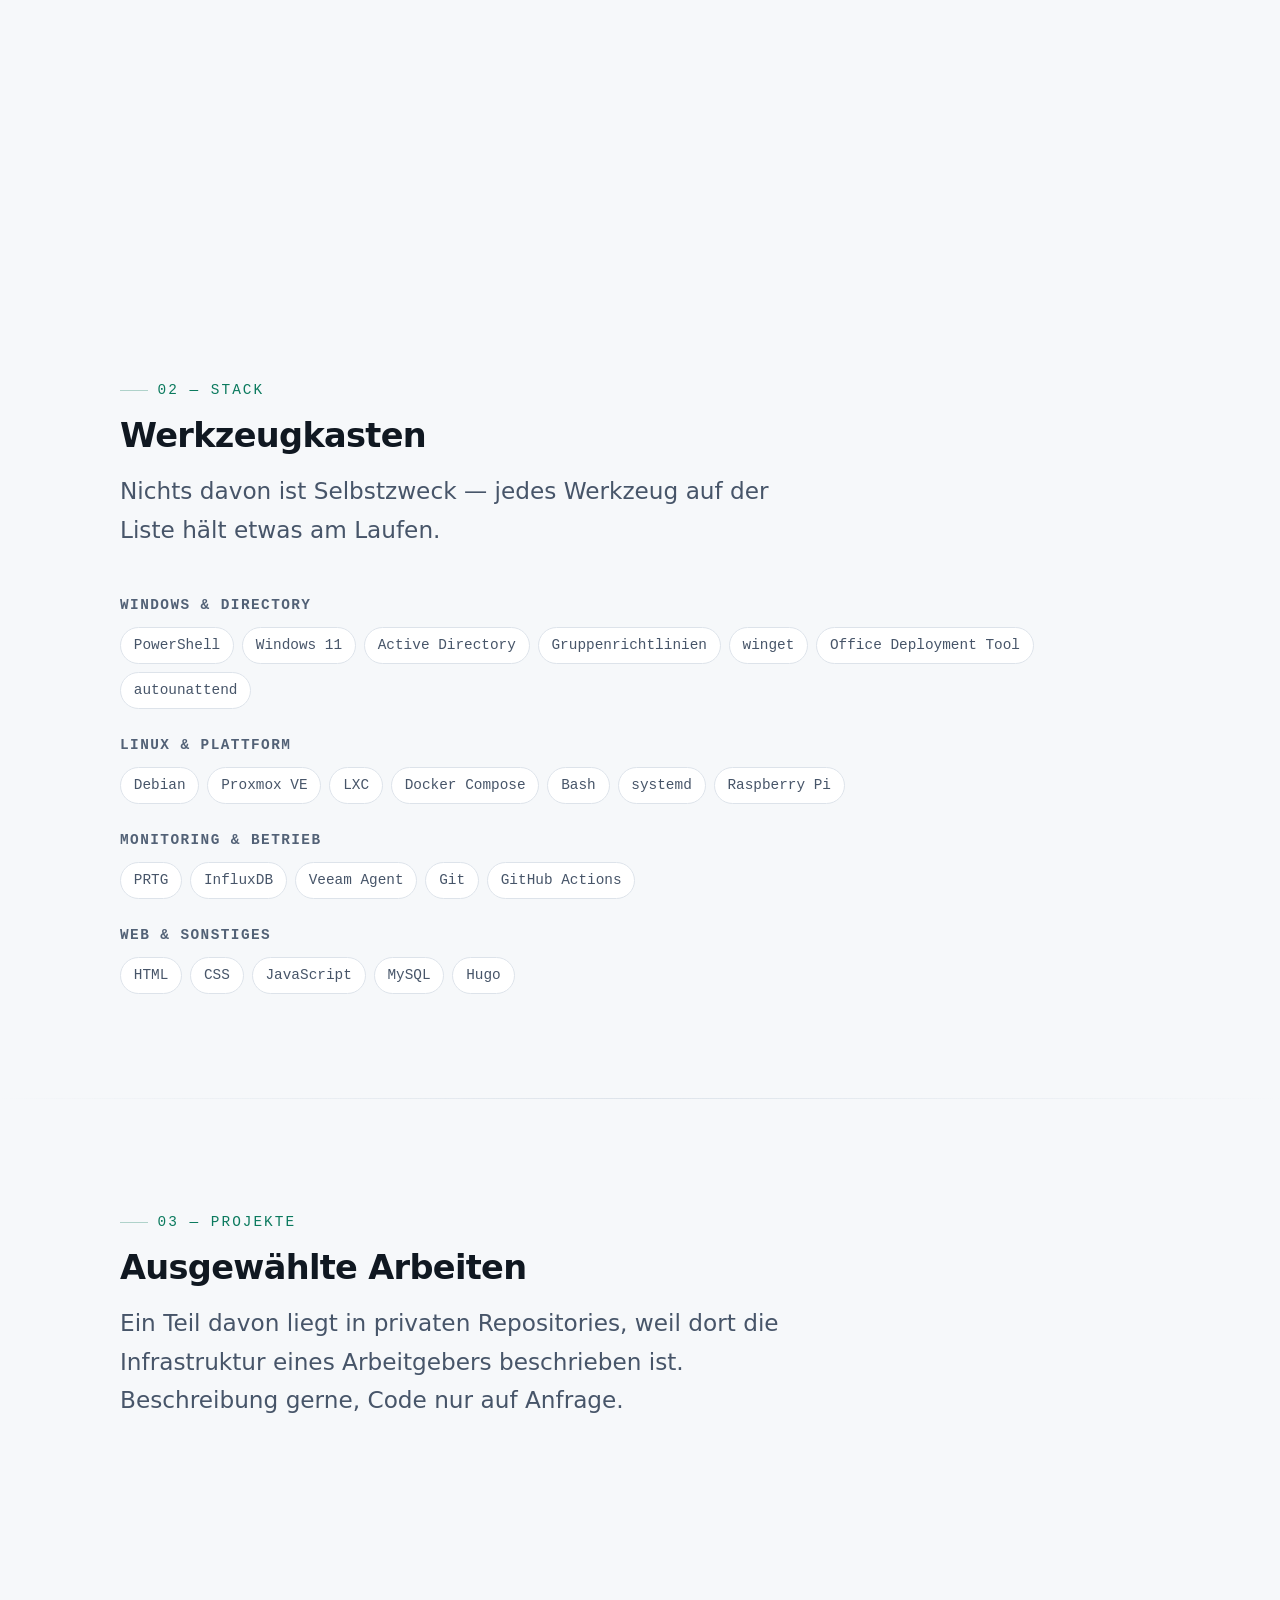
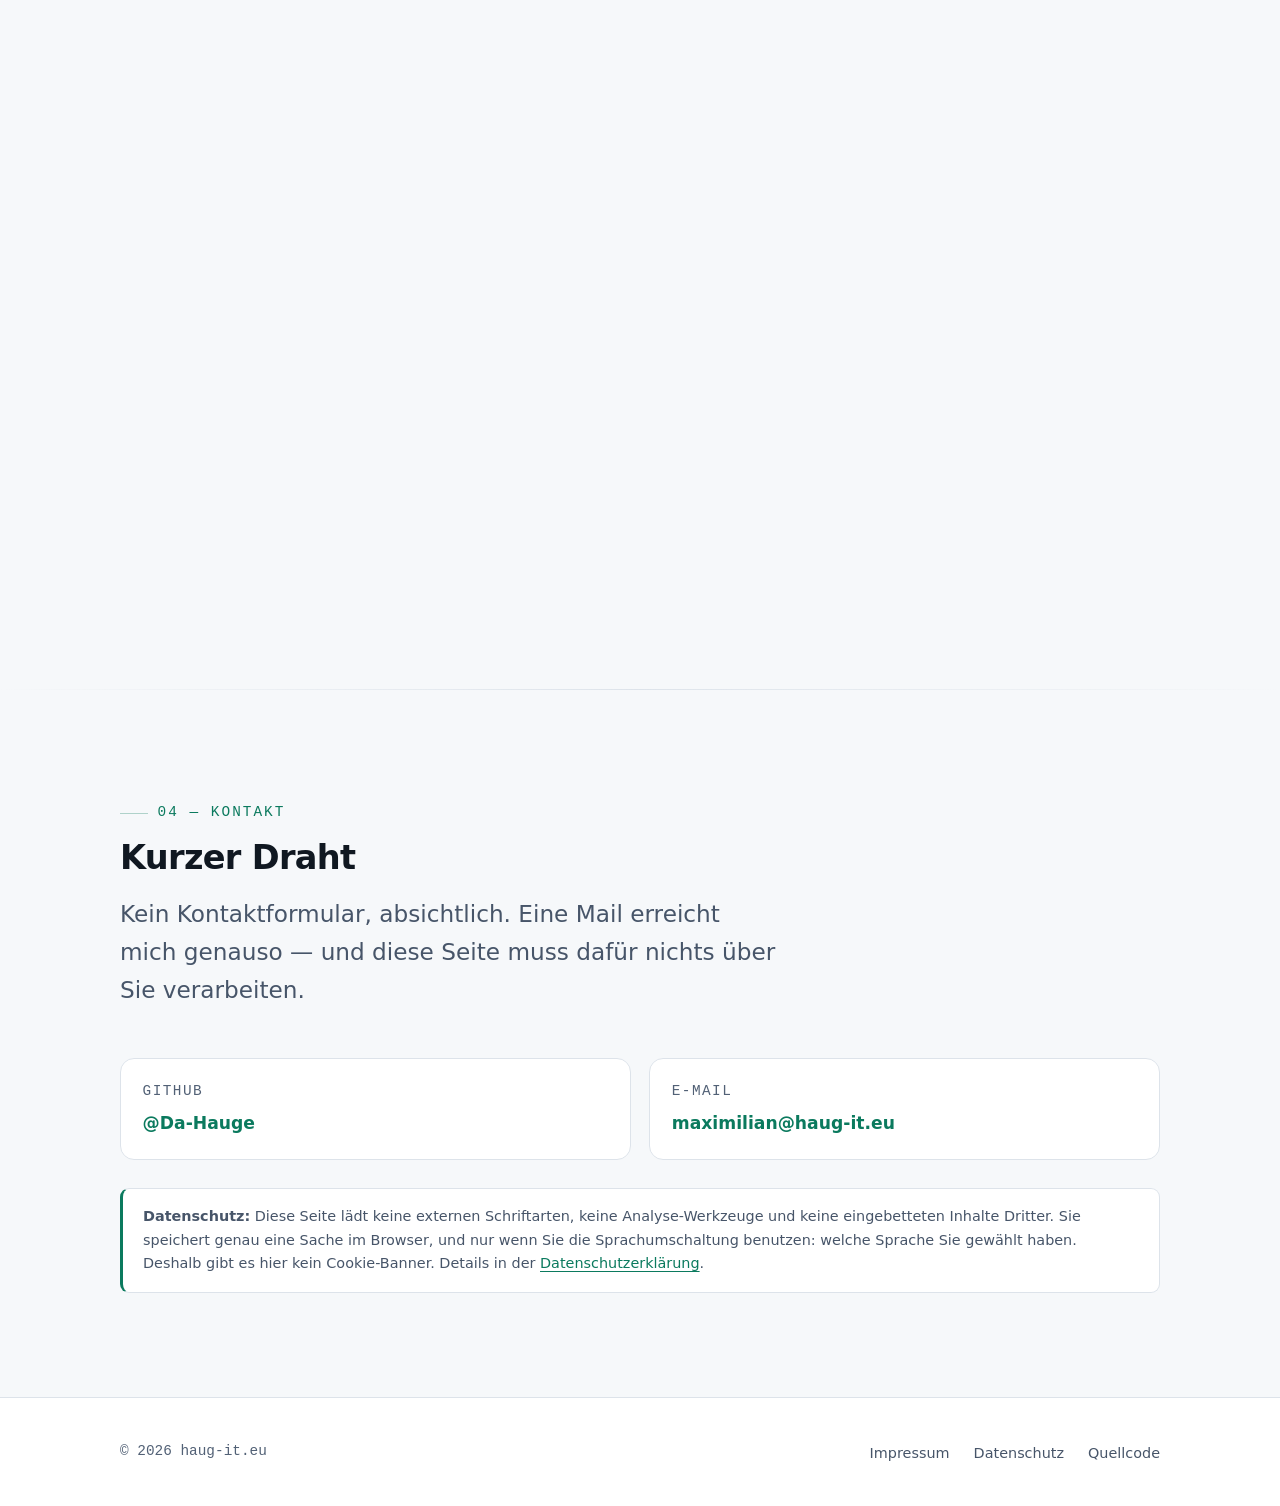
==== commit 7b6b90f3: "feat(contact): link the email address directly on both start pages Reachability beats the extra clic" ====
--- a/de/index.html
+++ b/de/index.html
@@ -404,7 +404,7 @@
           <div class="contact__item">
             <span class="contact__label">E-Mail</span>
             <span class="contact__value">
-              <a href="../impressum.html">Im Impressum</a>
+              <a href="mailto:maximilian@haug-it.eu">maximilian@haug-it.eu</a>
             </span>
           </div>
         </div>
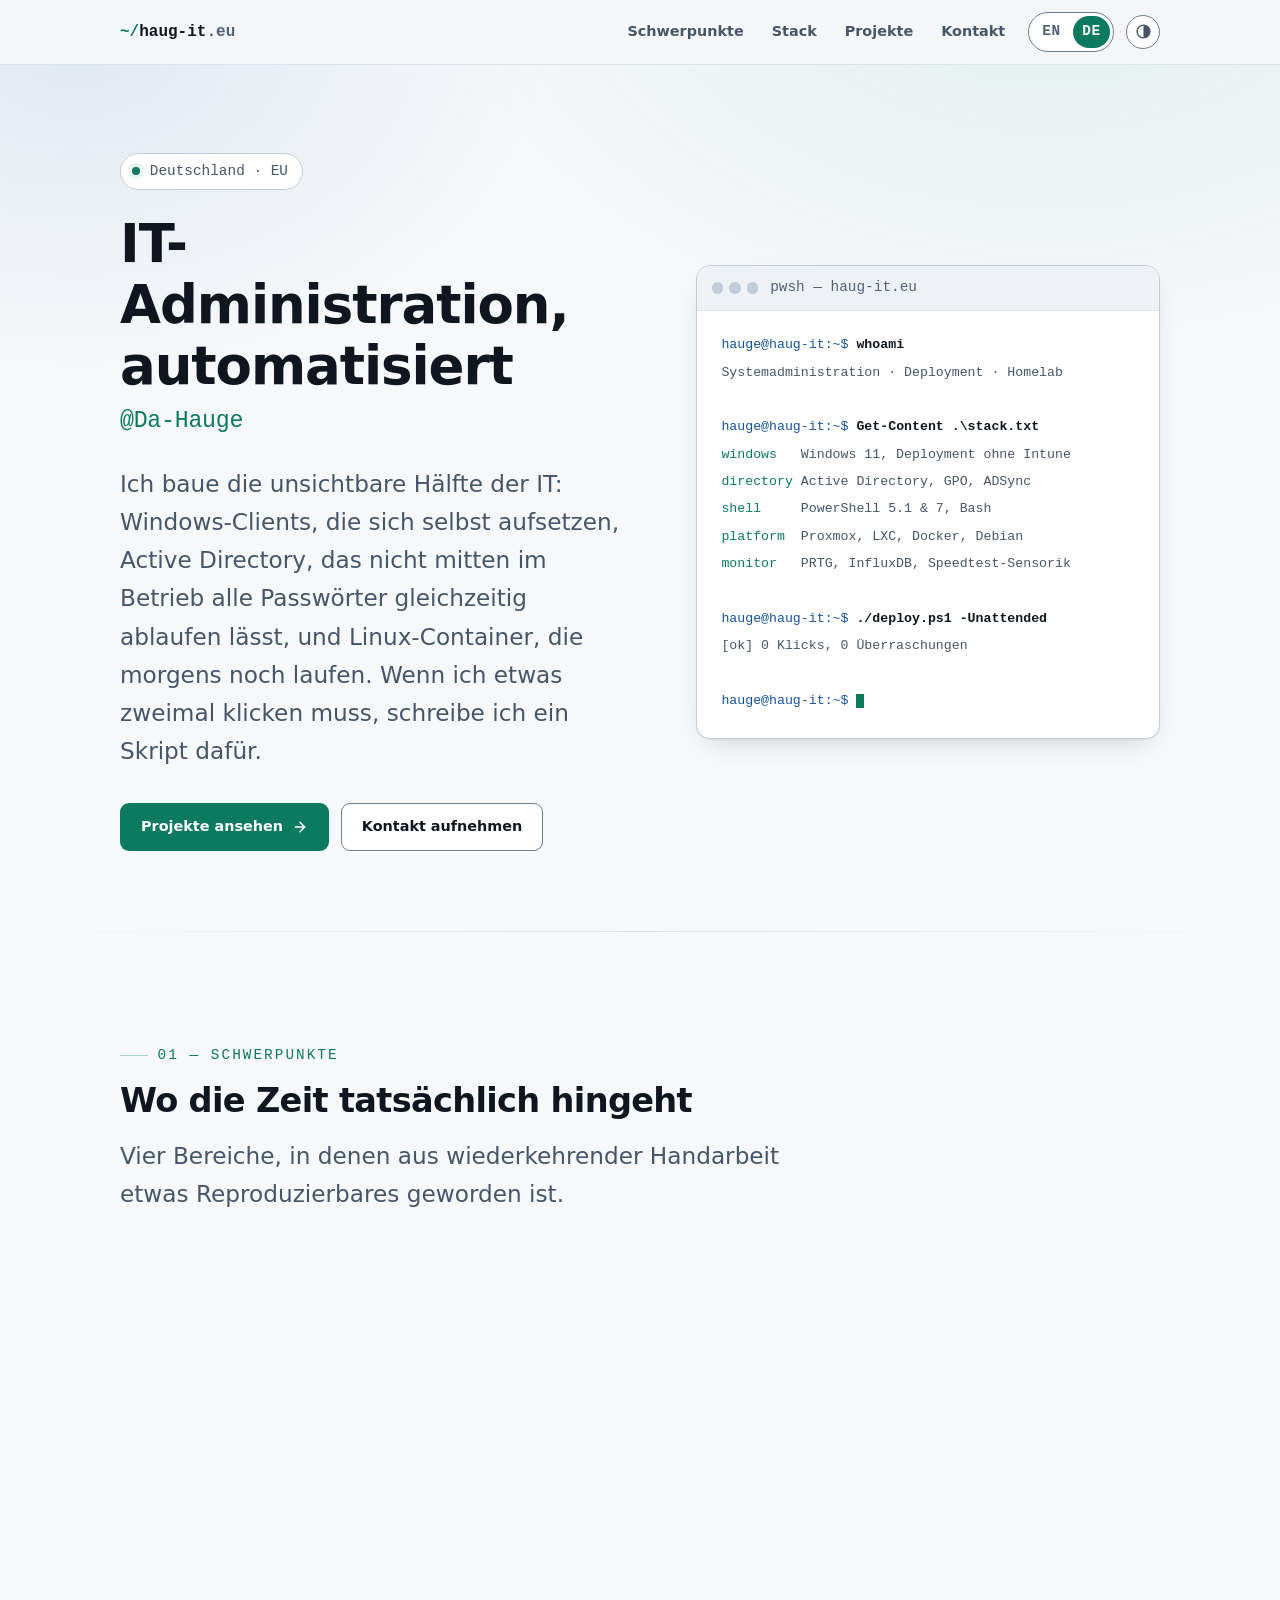
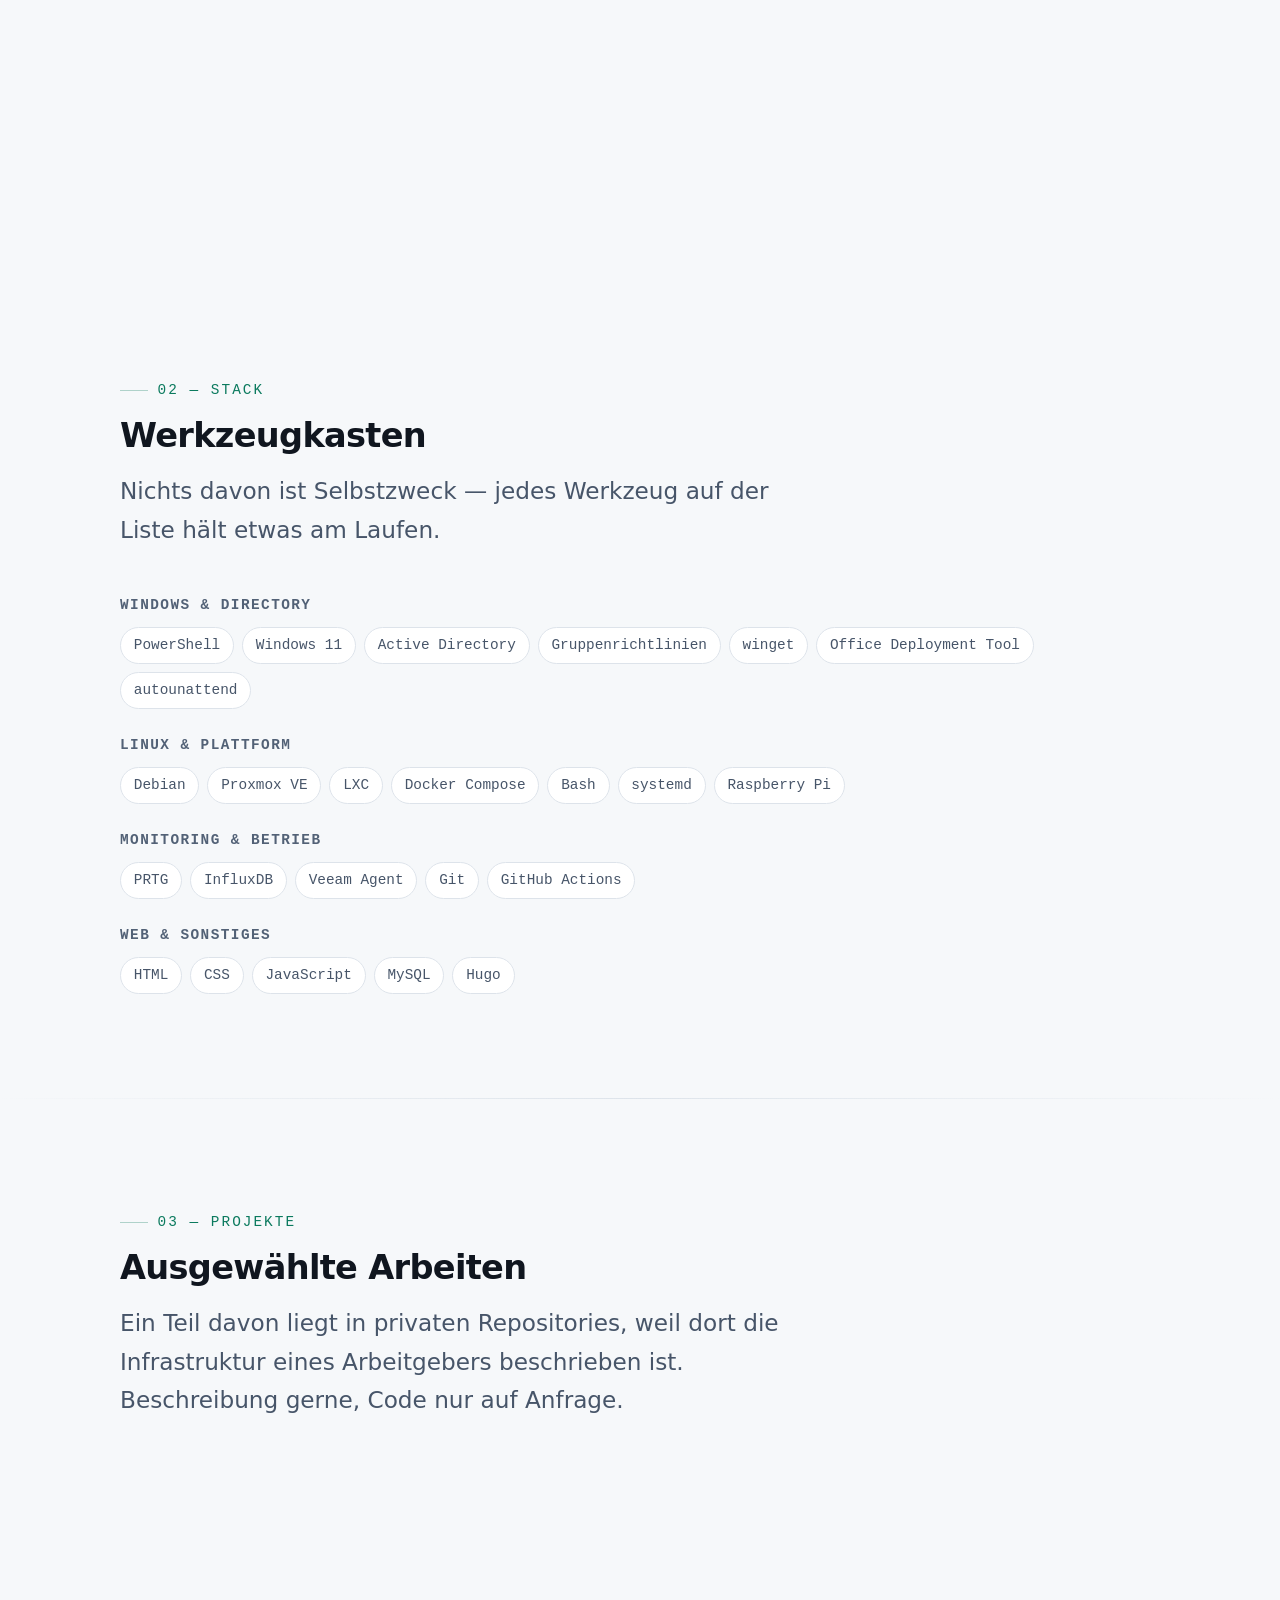
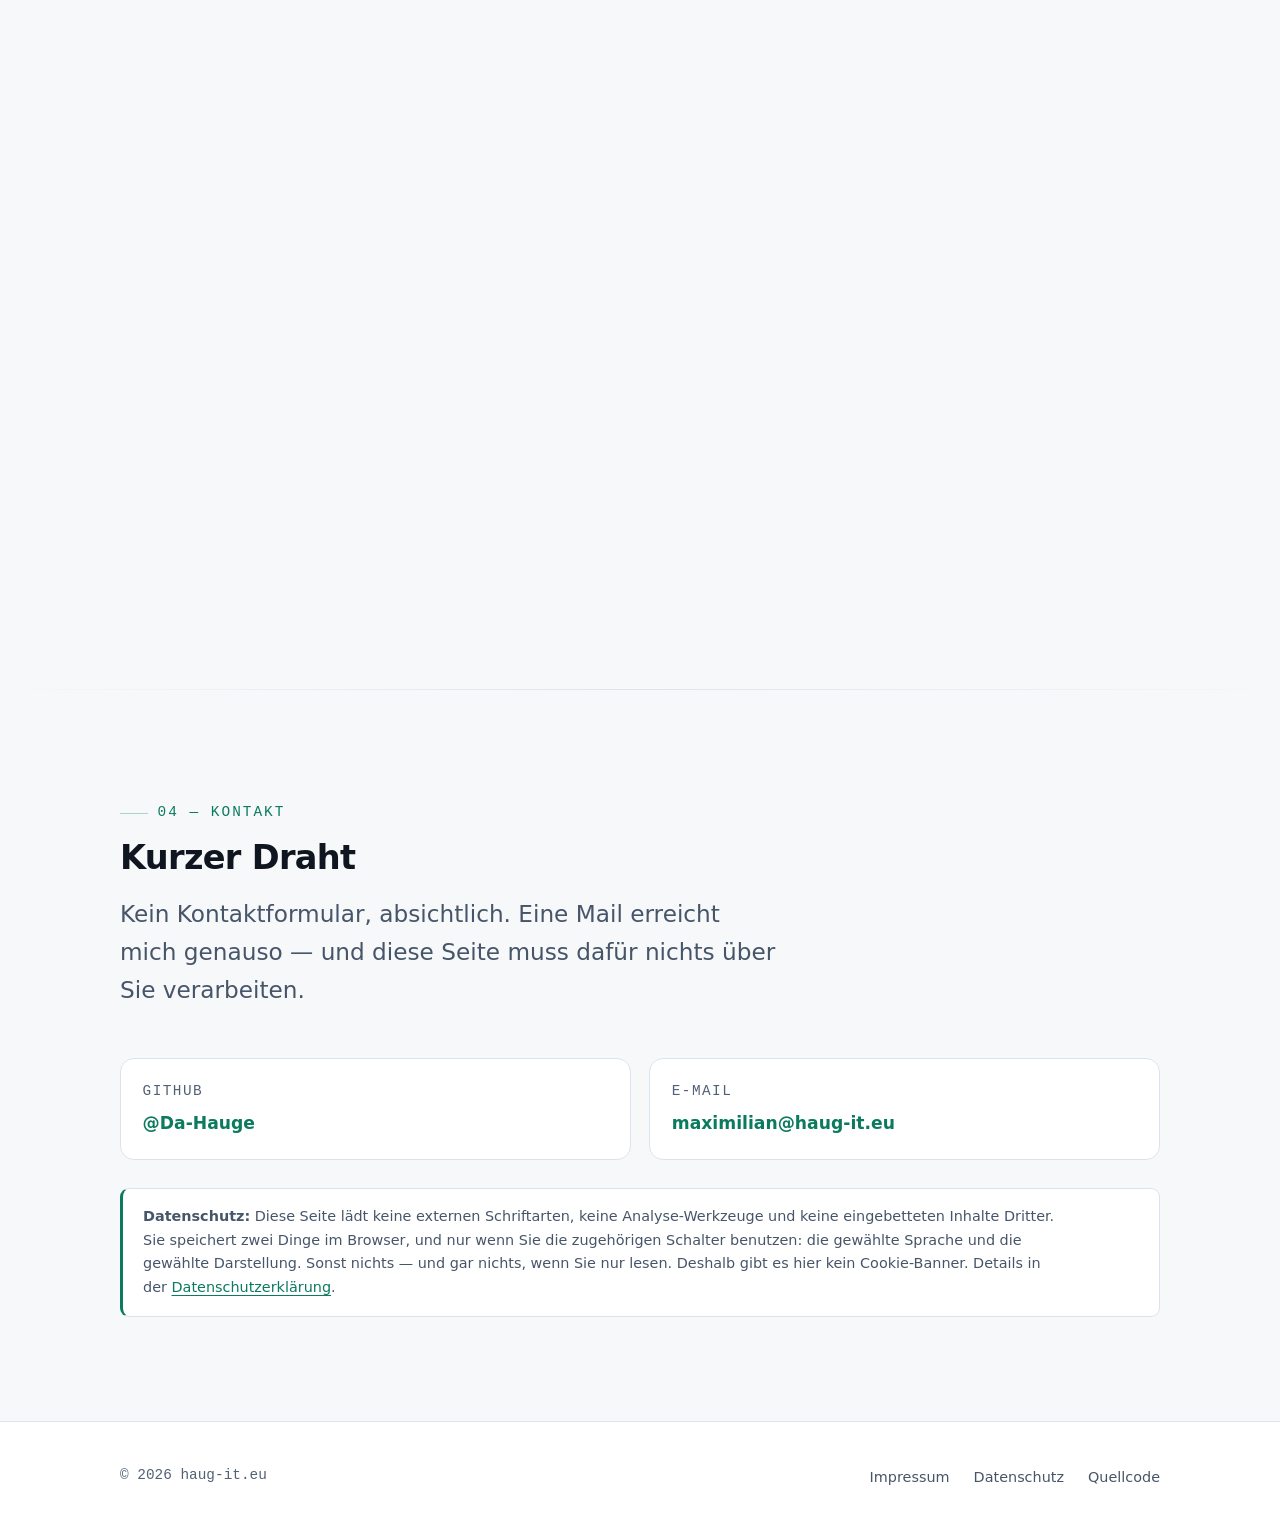
==== commit 05b67ae6: "feat: brand tokens, theme toggle and an English privacy policy Three things that came in together be" ====
--- a/de/index.html
+++ b/de/index.html
@@ -18,7 +18,9 @@
   <link rel="alternate" hreflang="de" href="https://haug-it.eu/de/">
   <link rel="alternate" hreflang="x-default" href="https://haug-it.eu/">
   <link rel="icon" href="../favicon.svg" type="image/svg+xml">
+  <link rel="stylesheet" href="../css/brand.css">
   <link rel="stylesheet" href="../css/style.css">
+  <script src="../js/theme.js"></script>
   <script src="../js/lang.js"></script>
 </head>
 <body>
@@ -46,6 +48,12 @@
             <li><a href="./" data-set-lang="de" aria-current="true" lang="de">DE</a></li>
           </ul>
         </nav>
+
+        <button class="theme-toggle" type="button" data-theme-toggle>
+            <svg data-icon="auto" width="17" height="17" viewBox="0 0 24 24" fill="none" stroke="currentColor" stroke-width="2" stroke-linecap="round" stroke-linejoin="round" aria-hidden="true" focusable="false"><circle cx="12" cy="12" r="9"/><path d="M12 3a9 9 0 0 1 0 18z" fill="currentColor" stroke="none"/></svg>
+            <svg data-icon="light" width="17" height="17" viewBox="0 0 24 24" fill="none" stroke="currentColor" stroke-width="2" stroke-linecap="round" stroke-linejoin="round" aria-hidden="true" focusable="false"><circle cx="12" cy="12" r="4"/><path d="M12 2v2M12 20v2M4.9 4.9l1.4 1.4M17.7 17.7l1.4 1.4M2 12h2M20 12h2M4.9 19.1l1.4-1.4M17.7 6.3l1.4-1.4"/></svg>
+            <svg data-icon="dark" width="17" height="17" viewBox="0 0 24 24" fill="none" stroke="currentColor" stroke-width="2" stroke-linecap="round" stroke-linejoin="round" aria-hidden="true" focusable="false"><path d="M21 12.8A9 9 0 1 1 11.2 3a7 7 0 0 0 9.8 9.8z"/></svg>
+        </button>
       </div>
     </div>
   </header>
@@ -412,8 +420,9 @@
         <p class="note">
           <strong>Datenschutz:</strong> Diese Seite lädt keine externen
           Schriftarten, keine Analyse-Werkzeuge und keine eingebetteten Inhalte
-          Dritter. Sie speichert genau eine Sache im Browser, und nur wenn Sie
-          die Sprachumschaltung benutzen: welche Sprache Sie gewählt haben.
+          Dritter. Sie speichert zwei Dinge im Browser, und nur wenn Sie die
+          zugehörigen Schalter benutzen: die gewählte Sprache und die gewählte
+          Darstellung. Sonst nichts — und gar nichts, wenn Sie nur lesen.
           Deshalb gibt es hier kein Cookie-Banner. Details in der
           <a href="../datenschutz.html">Datenschutzerklärung</a>.
         </p>
--- a/css/brand.css
+++ b/css/brand.css
@@ -0,0 +1,246 @@
+/* =========================================================================
+   haug-it — brand tokens  (VENDORED COPY, v1.0.0)
+
+   Do not edit this file here. It is copied from the brand repository:
+       github.com/Da-Hauge/haug-it-brand  ->  tokens/brand.css
+   Change it there, then re-copy. Vendored rather than hotlinked on purpose:
+   fetching it from GitHub at runtime would be a third-party request from the
+   visitor browser, which drags in § 25 TDDDG and Art. 44 DSGVO.
+
+   Original header follows.
+   -------------------------------------------------------------------------
+   Source of truth: github.com/Da-Hauge/haug-it-brand
+   Generated from tokens/tokens.json. Edit there, not in a consuming project.
+
+   Layer 1: the raw palette. Immutable, theme-independent, never used directly
+            in a component.
+   Layer 2: semantic tokens. These are what you actually use. They flip with
+            the theme.
+
+   Theme resolution:
+     no data-theme attribute  -> follows the OS (prefers-color-scheme)
+     data-theme="light"       -> light, always
+     data-theme="dark"        -> dark, always
+
+   No web fonts. Every family here is a system stack, so a page using these
+   tokens makes zero third-party requests and needs no consent banner under
+   § 25 TDDDG.
+   ========================================================================= */
+
+/* ---------- Layer 1: palette -------------------------------------------- */
+
+:root {
+  /* Signal — the primary accent. Teal-green: terminal phosphor, not mint. */
+  --hb-signal-50:  #e6fbf4;
+  --hb-signal-100: #c3f5e5;
+  --hb-signal-200: #8eead0;
+  --hb-signal-300: #6ee7c2;
+  --hb-signal-400: #3ad6a8;
+  --hb-signal-500: #17b98b;
+  --hb-signal-600: #0e9770;
+  --hb-signal-700: #0b7a5e;
+  --hb-signal-800: #0a5f4a;
+  --hb-signal-900: #06392c;
+
+  /* Azure — secondary. Used for prompts, links inside code, quiet emphasis. */
+  --hb-azure-200:  #cfe4ff;
+  --hb-azure-300:  #9ccbff;
+  --hb-azure-400:  #6fb3ff;
+  --hb-azure-500:  #3d90f5;
+  --hb-azure-600:  #1f6fd6;
+  --hb-azure-700:  #14539f;
+  --hb-azure-800:  #0e3c73;
+
+  /* Ink — the neutral ramp, light (0) to dark (1000). */
+  --hb-ink-0:    #ffffff;
+  --hb-ink-50:   #f6f8fa;
+  --hb-ink-100:  #e8eef5;
+  --hb-ink-200:  #dde3ea;
+  --hb-ink-300:  #c1ccd8;
+  --hb-ink-400:  #9aabbd;
+  --hb-ink-500:  #8496a9;
+  --hb-ink-600:  #6b7c90;
+  --hb-ink-700:  #526176;
+  --hb-ink-800:  #475569;
+  --hb-ink-850:  #2e3d50;
+  --hb-ink-900:  #212d3c;
+  --hb-ink-925:  #18222f;
+  --hb-ink-950:  #121a24;
+  --hb-ink-975:  #10161f;
+  --hb-ink-1000: #0a0e13;
+
+  /* Amber — focus rings and warnings. Never a background for body text. */
+  --hb-amber-300: #ffd166;
+  --hb-amber-500: #d99100;
+  --hb-amber-800: #8a4200;
+
+  /* Rose — errors. */
+  --hb-rose-400: #ff8080;
+  --hb-rose-700: #b3261e;
+}
+
+/* ---------- Layer 2: semantic tokens — dark (the default) ---------------- */
+
+:root {
+  color-scheme: dark light;
+
+  --hb-color-bg:            var(--hb-ink-1000);
+  --hb-color-bg-elevated:   var(--hb-ink-975);
+  --hb-color-surface:       var(--hb-ink-950);
+  --hb-color-surface-raised: var(--hb-ink-925);
+  --hb-color-border:        var(--hb-ink-900);
+  --hb-color-border-strong: var(--hb-ink-850);
+  --hb-color-border-interactive: var(--hb-ink-600);
+
+  --hb-color-text:          var(--hb-ink-100);
+  --hb-color-text-muted:    var(--hb-ink-400);
+  --hb-color-text-faint:    var(--hb-ink-500);
+
+  --hb-color-accent:        var(--hb-signal-400);
+  --hb-color-accent-hover:  var(--hb-signal-300);
+  --hb-color-accent-soft:   rgba(58, 214, 168, 0.12);
+  --hb-color-accent-line:   rgba(58, 214, 168, 0.35);
+  --hb-color-on-accent:     #05100c;
+
+  --hb-color-link:          var(--hb-azure-400);
+  --hb-color-link-soft:     rgba(111, 179, 255, 0.12);
+
+  --hb-color-focus:         var(--hb-amber-300);
+  --hb-color-danger:        var(--hb-rose-400);
+
+  --hb-shadow-sm: 0 1px 2px rgba(0, 0, 0, 0.35);
+  --hb-shadow-lg: 0 1px 2px rgba(0, 0, 0, 0.35), 0 12px 32px -12px rgba(0, 0, 0, 0.65);
+}
+
+/* ---------- Layer 2: semantic tokens — light ----------------------------- */
+/* NOTE: the two light blocks below are identical on purpose. CSS cannot share
+   one declaration block between a media query and an attribute selector, so
+   they must be kept in sync by hand. If you change one, change the other. */
+
+@media (prefers-color-scheme: light) {
+  :root:not([data-theme="dark"]) {
+    color-scheme: light;
+
+    --hb-color-bg:            var(--hb-ink-50);
+    --hb-color-bg-elevated:   var(--hb-ink-0);
+    --hb-color-surface:       var(--hb-ink-0);
+    --hb-color-surface-raised: #eef2f6;
+    --hb-color-border:        var(--hb-ink-200);
+    --hb-color-border-strong: var(--hb-ink-300);
+    --hb-color-border-interactive: var(--hb-ink-600);
+
+    --hb-color-text:          var(--hb-ink-975);
+    --hb-color-text-muted:    var(--hb-ink-800);
+    --hb-color-text-faint:    var(--hb-ink-700);
+
+    --hb-color-accent:        var(--hb-signal-700);
+    --hb-color-accent-hover:  var(--hb-signal-800);
+    --hb-color-accent-soft:   rgba(11, 122, 94, 0.09);
+    --hb-color-accent-line:   rgba(11, 122, 94, 0.30);
+    --hb-color-on-accent:     var(--hb-ink-0);
+
+    --hb-color-link:          var(--hb-azure-700);
+    --hb-color-link-soft:     rgba(20, 83, 159, 0.09);
+
+    --hb-color-focus:         var(--hb-amber-800);
+    --hb-color-danger:        var(--hb-rose-700);
+
+    --hb-shadow-sm: 0 1px 2px rgba(16, 24, 33, 0.06);
+    --hb-shadow-lg: 0 1px 2px rgba(16, 24, 33, 0.06), 0 12px 28px -14px rgba(16, 24, 33, 0.22);
+  }
+}
+
+:root[data-theme="light"] {
+  color-scheme: light;
+
+  --hb-color-bg:            var(--hb-ink-50);
+  --hb-color-bg-elevated:   var(--hb-ink-0);
+  --hb-color-surface:       var(--hb-ink-0);
+  --hb-color-surface-raised: #eef2f6;
+  --hb-color-border:        var(--hb-ink-200);
+  --hb-color-border-strong: var(--hb-ink-300);
+  --hb-color-border-interactive: var(--hb-ink-600);
+
+  --hb-color-text:          var(--hb-ink-975);
+  --hb-color-text-muted:    var(--hb-ink-800);
+  --hb-color-text-faint:    var(--hb-ink-700);
+
+  --hb-color-accent:        var(--hb-signal-700);
+  --hb-color-accent-hover:  var(--hb-signal-800);
+  --hb-color-accent-soft:   rgba(11, 122, 94, 0.09);
+  --hb-color-accent-line:   rgba(11, 122, 94, 0.30);
+  --hb-color-on-accent:     var(--hb-ink-0);
+
+  --hb-color-link:          var(--hb-azure-700);
+  --hb-color-link-soft:     rgba(20, 83, 159, 0.09);
+
+  --hb-color-focus:         var(--hb-amber-800);
+  --hb-color-danger:        var(--hb-rose-700);
+
+  --hb-shadow-sm: 0 1px 2px rgba(16, 24, 33, 0.06);
+  --hb-shadow-lg: 0 1px 2px rgba(16, 24, 33, 0.06), 0 12px 28px -14px rgba(16, 24, 33, 0.22);
+}
+
+:root[data-theme="dark"] { color-scheme: dark; }
+
+/* ---------- Typography --------------------------------------------------- */
+
+:root {
+  /* System stacks only. Mono carries the brand; sans carries the reading. */
+  --hb-font-mono: ui-monospace, SFMono-Regular, "SF Mono", "Cascadia Mono",
+                  "Segoe UI Mono", Consolas, "Liberation Mono", Menlo, monospace;
+  --hb-font-sans: ui-sans-serif, system-ui, -apple-system, "Segoe UI", Roboto,
+                  "Helvetica Neue", Arial, sans-serif;
+
+  /* Fluid scale. Each step interpolates between a 320px and a 1280px viewport. */
+  --hb-text-xs: clamp(0.82rem, 0.79rem + 0.14vw, 0.9rem);
+  --hb-text-sm: clamp(1.00rem, 0.96rem + 0.20vw, 1.075rem);
+  --hb-text-md: clamp(1.20rem, 1.10rem + 0.50vw, 1.45rem);
+  --hb-text-lg: clamp(1.50rem, 1.30rem + 1.00vw, 2.10rem);
+  --hb-text-xl: clamp(2.00rem, 1.55rem + 2.20vw, 3.40rem);
+
+  --hb-leading-tight: 1.15;
+  --hb-leading-body:  1.65;
+  --hb-leading-mono:  1.9;
+
+  --hb-tracking-tight: -0.02em;
+  --hb-tracking-label:  0.14em;
+
+  --hb-weight-regular: 400;
+  --hb-weight-medium:  550;
+  --hb-weight-semi:    650;
+}
+
+/* ---------- Space, shape, motion ----------------------------------------- */
+
+:root {
+  --hb-space-1: 0.25rem;
+  --hb-space-2: 0.5rem;
+  --hb-space-3: 0.75rem;
+  --hb-space-4: 1rem;
+  --hb-space-5: 1.5rem;
+  --hb-space-6: 2rem;
+  --hb-space-7: 3rem;
+  --hb-space-8: 4.5rem;
+
+  --hb-radius-sm:   9px;
+  --hb-radius-md:   14px;
+  --hb-radius-pill: 999px;
+
+  --hb-container: 1120px;
+
+  --hb-duration-fast: 0.15s;
+  --hb-duration-mid:  0.2s;
+  --hb-duration-slow: 0.55s;
+  --hb-ease: ease;
+}
+
+/* Motion tokens collapse when the visitor asked for less movement. Anything
+   consuming these gets reduced-motion behaviour for free. */
+@media (prefers-reduced-motion: reduce) {
+  :root {
+    --hb-duration-fast: 0.001ms;
+    --hb-duration-mid:  0.001ms;
+    --hb-duration-slow: 0.001ms;
+  }
+}
--- a/css/style.css
+++ b/css/style.css
@@ -1,84 +1,59 @@
 /* =========================================================================
    haug-it.eu — stylesheet
 
+   Colour, type, shape and motion come from css/brand.css, which is a
+   vendored copy of the haug-it brand tokens. That file must be loaded
+   first. This file only maps those tokens onto short local names and
+   builds the components.
+
    No external resources. No web fonts, no CDN, no trackers. Nothing is
-   loaded from a third party and nothing is written to or read from the
-   visitor's device, so § 25 TDDDG is not triggered and no consent banner
-   is required. Colour theme follows the OS setting only — deliberately no
-   toggle, because a toggle would need storage.
+   loaded from a third party. The only things written to the device are the
+   language and theme choices, and only when the visitor actually operates
+   the relevant control — see js/lang.js and js/theme.js.
    ========================================================================= */
 
-/* ---------- 1. Design tokens (dark first) ------------------------------- */
+/* ---------- 1. Brand tokens -> local aliases ----------------------------- */
+/* The indirection is live: brand.css swaps the --hb-* values per theme and
+   every alias below follows automatically. Do not put literal colours here. */
 
 :root {
-  color-scheme: dark light;
-
-  --bg:            #0a0e13;
-  --bg-elevated:   #10161f;
-  --surface:       #121a24;
-  --surface-hi:    #18222f;
-  --border:        #212d3c;
-  --border-hi:     #2e3d50;
-
-  --text:          #e8eef5;
-  --text-muted:    #9aabbd;
-  --text-faint:    #8496a9;
-
-  --accent:        #3ad6a8;
-  --accent-hi:     #6ee7c2;
-  --accent-dim:    rgba(58, 214, 168, 0.12);
-  --accent-line:   rgba(58, 214, 168, 0.35);
-
-  --accent-2:      #6fb3ff;
-  --accent-2-dim:  rgba(111, 179, 255, 0.12);
-
-  --focus:         #ffd166;
-  --on-accent:     #05100c;
-
-  --font-sans: ui-sans-serif, system-ui, -apple-system, "Segoe UI", Roboto,
-               "Helvetica Neue", Arial, sans-serif;
-  --font-mono: ui-monospace, SFMono-Regular, "SF Mono", "Cascadia Mono",
-               "Segoe UI Mono", Consolas, "Liberation Mono", Menlo, monospace;
-
-  --step--1: clamp(0.82rem, 0.79rem + 0.14vw, 0.9rem);
-  --step-0:  clamp(1.00rem, 0.96rem + 0.20vw, 1.075rem);
-  --step-1:  clamp(1.20rem, 1.10rem + 0.50vw, 1.45rem);
-  --step-2:  clamp(1.50rem, 1.30rem + 1.00vw, 2.10rem);
-  --step-3:  clamp(2.00rem, 1.55rem + 2.20vw, 3.40rem);
-
-  --radius:    14px;
-  --radius-sm: 9px;
-  --container: 1120px;
-
-  --shadow: 0 1px 2px rgba(0, 0, 0, 0.35), 0 12px 32px -12px rgba(0, 0, 0, 0.65);
-}
-
-@media (prefers-color-scheme: light) {
-  :root {
-    --bg:            #f6f8fa;
-    --bg-elevated:   #ffffff;
-    --surface:       #ffffff;
-    --surface-hi:    #eef2f6;
-    --border:        #dde3ea;
-    --border-hi:     #c1ccd8;
-
-    --text:          #101821;
-    --text-muted:    #475569;
-    --text-faint:    #526176;
-
-    --accent:        #0b7a5e;
-    --accent-hi:     #096b52;
-    --accent-dim:    rgba(11, 122, 94, 0.09);
-    --accent-line:   rgba(11, 122, 94, 0.30);
-
-    --accent-2:      #14539f;
-    --accent-2-dim:  rgba(20, 83, 159, 0.09);
-
-    --focus:         #8a4200;
-    --on-accent:     #ffffff;
-
-    --shadow: 0 1px 2px rgba(16, 24, 33, 0.06), 0 12px 28px -14px rgba(16, 24, 33, 0.22);
-  }
+  --bg:            var(--hb-color-bg);
+  --bg-elevated:   var(--hb-color-bg-elevated);
+  --surface:       var(--hb-color-surface);
+  --surface-hi:    var(--hb-color-surface-raised);
+  --border:        var(--hb-color-border);
+  --border-hi:     var(--hb-color-border-strong);
+  --border-ui:     var(--hb-color-border-interactive);
+
+  --text:          var(--hb-color-text);
+  --text-muted:    var(--hb-color-text-muted);
+  --text-faint:    var(--hb-color-text-faint);
+
+  --accent:        var(--hb-color-accent);
+  --accent-hi:     var(--hb-color-accent-hover);
+  --accent-dim:    var(--hb-color-accent-soft);
+  --accent-line:   var(--hb-color-accent-line);
+  --on-accent:     var(--hb-color-on-accent);
+
+  --accent-2:      var(--hb-color-link);
+  --accent-2-dim:  var(--hb-color-link-soft);
+
+  --focus:         var(--hb-color-focus);
+
+  --font-sans: var(--hb-font-sans);
+  --font-mono: var(--hb-font-mono);
+
+  --step--1: var(--hb-text-xs);
+  --step-0:  var(--hb-text-sm);
+  --step-1:  var(--hb-text-md);
+  --step-2:  var(--hb-text-lg);
+  --step-3:  var(--hb-text-xl);
+
+  --radius:    var(--hb-radius-md);
+  --radius-sm: var(--hb-radius-sm);
+  --container: var(--hb-container);
+
+  --shadow: var(--hb-shadow-lg);
 }
 
 /* ---------- 2. Reset & base --------------------------------------------- */
@@ -281,7 +256,7 @@
   align-items: center;
   gap: 0.15rem;
   padding: 0.2rem;
-  border: 1px solid var(--border);
+  border: 1px solid var(--border-ui);
   border-radius: 999px;
   background: var(--surface);
   list-style: none;
@@ -301,6 +276,34 @@
 }
 .lang-switch a:hover { color: var(--text); background: var(--surface-hi); }
 .lang-switch a[aria-current] { color: var(--on-accent); background: var(--accent); }
+
+/* Theme toggle. Cycles auto -> light -> dark. The accessible name is written
+   by js/theme.js and says both the current mode and what a press will do, so
+   the icon never has to carry that meaning alone. Hidden when JS is absent,
+   because without JS it could not do anything. */
+.theme-toggle {
+  display: none;
+  align-items: center;
+  justify-content: center;
+  width: 2.1rem;
+  height: 2.1rem;
+  padding: 0;
+  border: 1px solid var(--border-ui);
+  border-radius: 999px;
+  background: var(--surface);
+  color: var(--text-muted);
+  cursor: pointer;
+  transition: color 0.15s ease, background-color 0.15s ease, border-color 0.15s ease;
+}
+.js-theme .theme-toggle { display: inline-flex; }
+.theme-toggle:hover { color: var(--accent); border-color: var(--accent); }
+.theme-toggle svg { display: block; }
+
+/* Exactly one icon is shown, matching the current mode. */
+.theme-toggle [data-icon] { display: none; }
+:root:not([data-theme]) .theme-toggle [data-icon="auto"],
+:root[data-theme="light"] .theme-toggle [data-icon="light"],
+:root[data-theme="dark"]  .theme-toggle [data-icon="dark"] { display: block; }
 
 /* ---------- 5. Hero ------------------------------------------------------ */
 
@@ -381,7 +384,9 @@
 .btn--primary:hover { background: var(--accent-hi); color: var(--on-accent); }
 
 .btn--ghost {
-  border-color: var(--border-hi);
+  /* --border-ui, not --border-hi: an interactive boundary needs 3:1 (WCAG
+     1.4.11). See docs/colour.md in the brand repo. */
+  border-color: var(--border-ui);
   background: var(--surface);
   color: var(--text);
 }
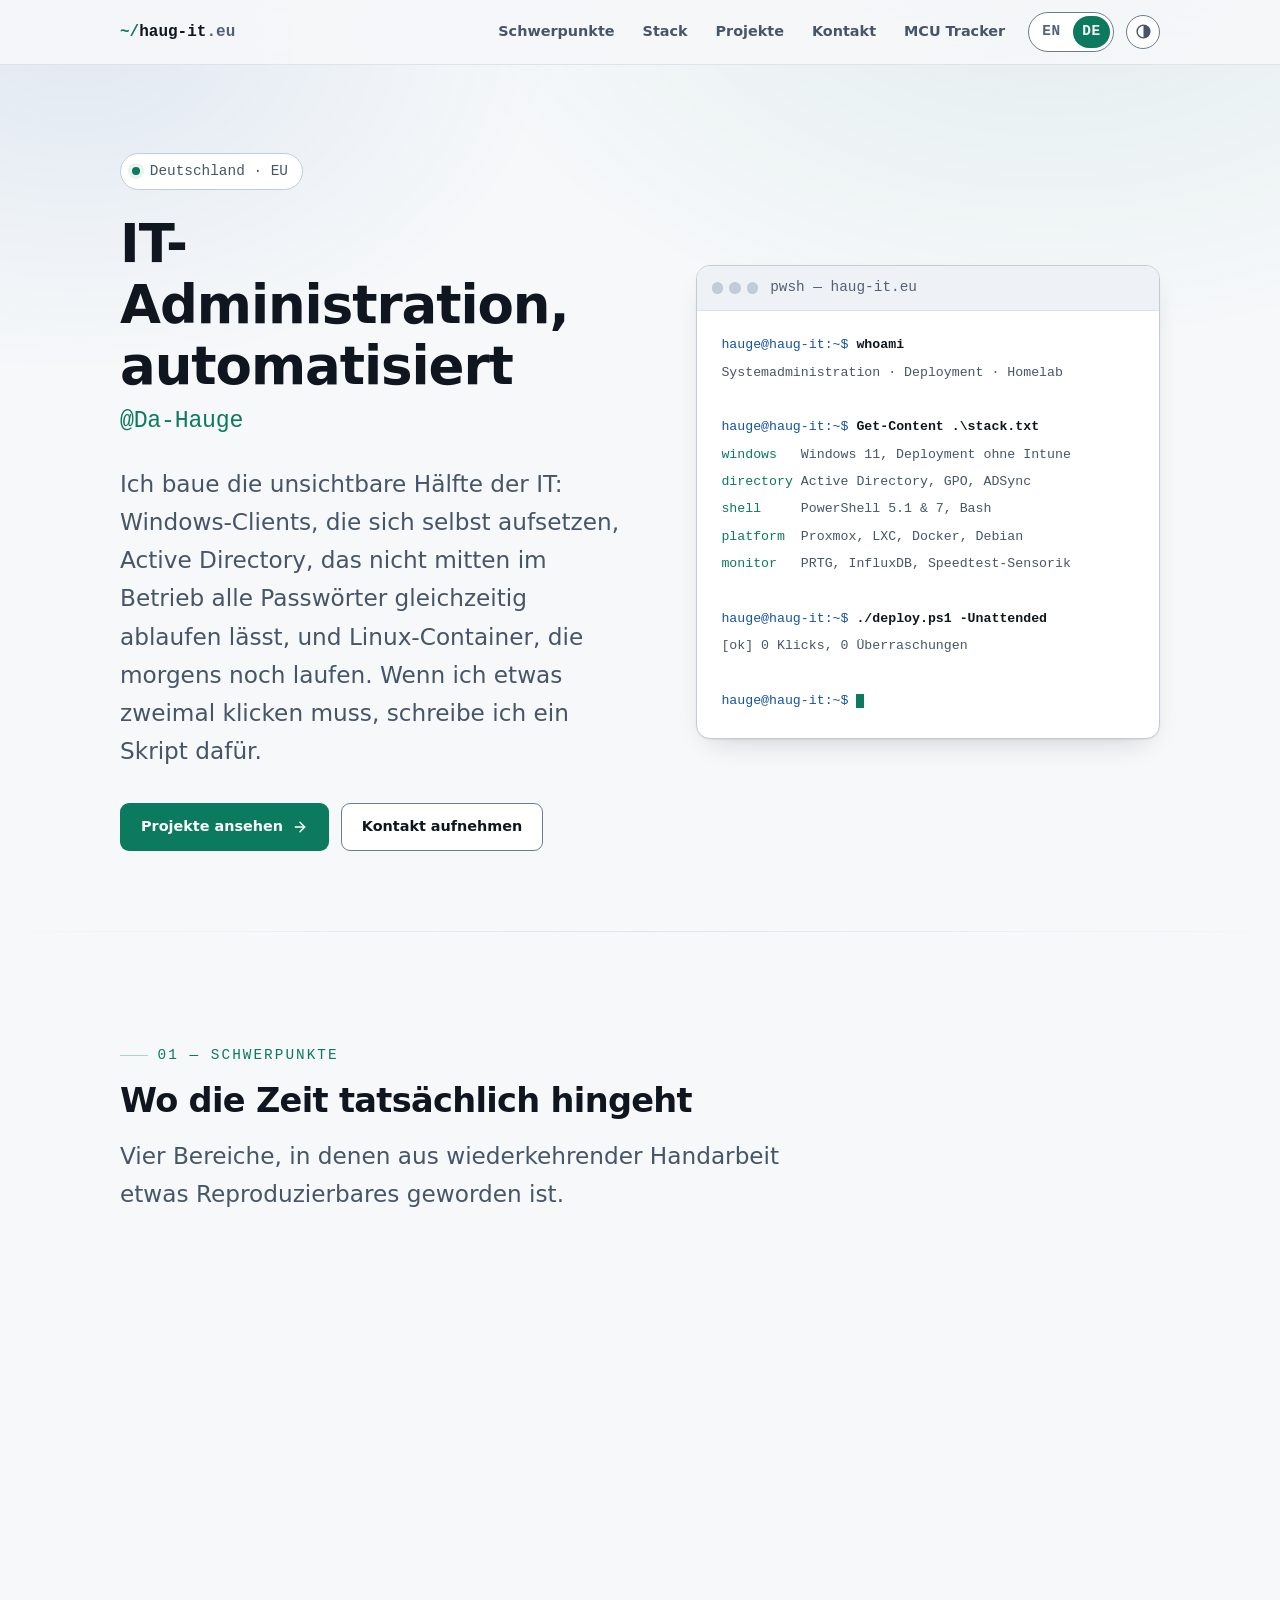
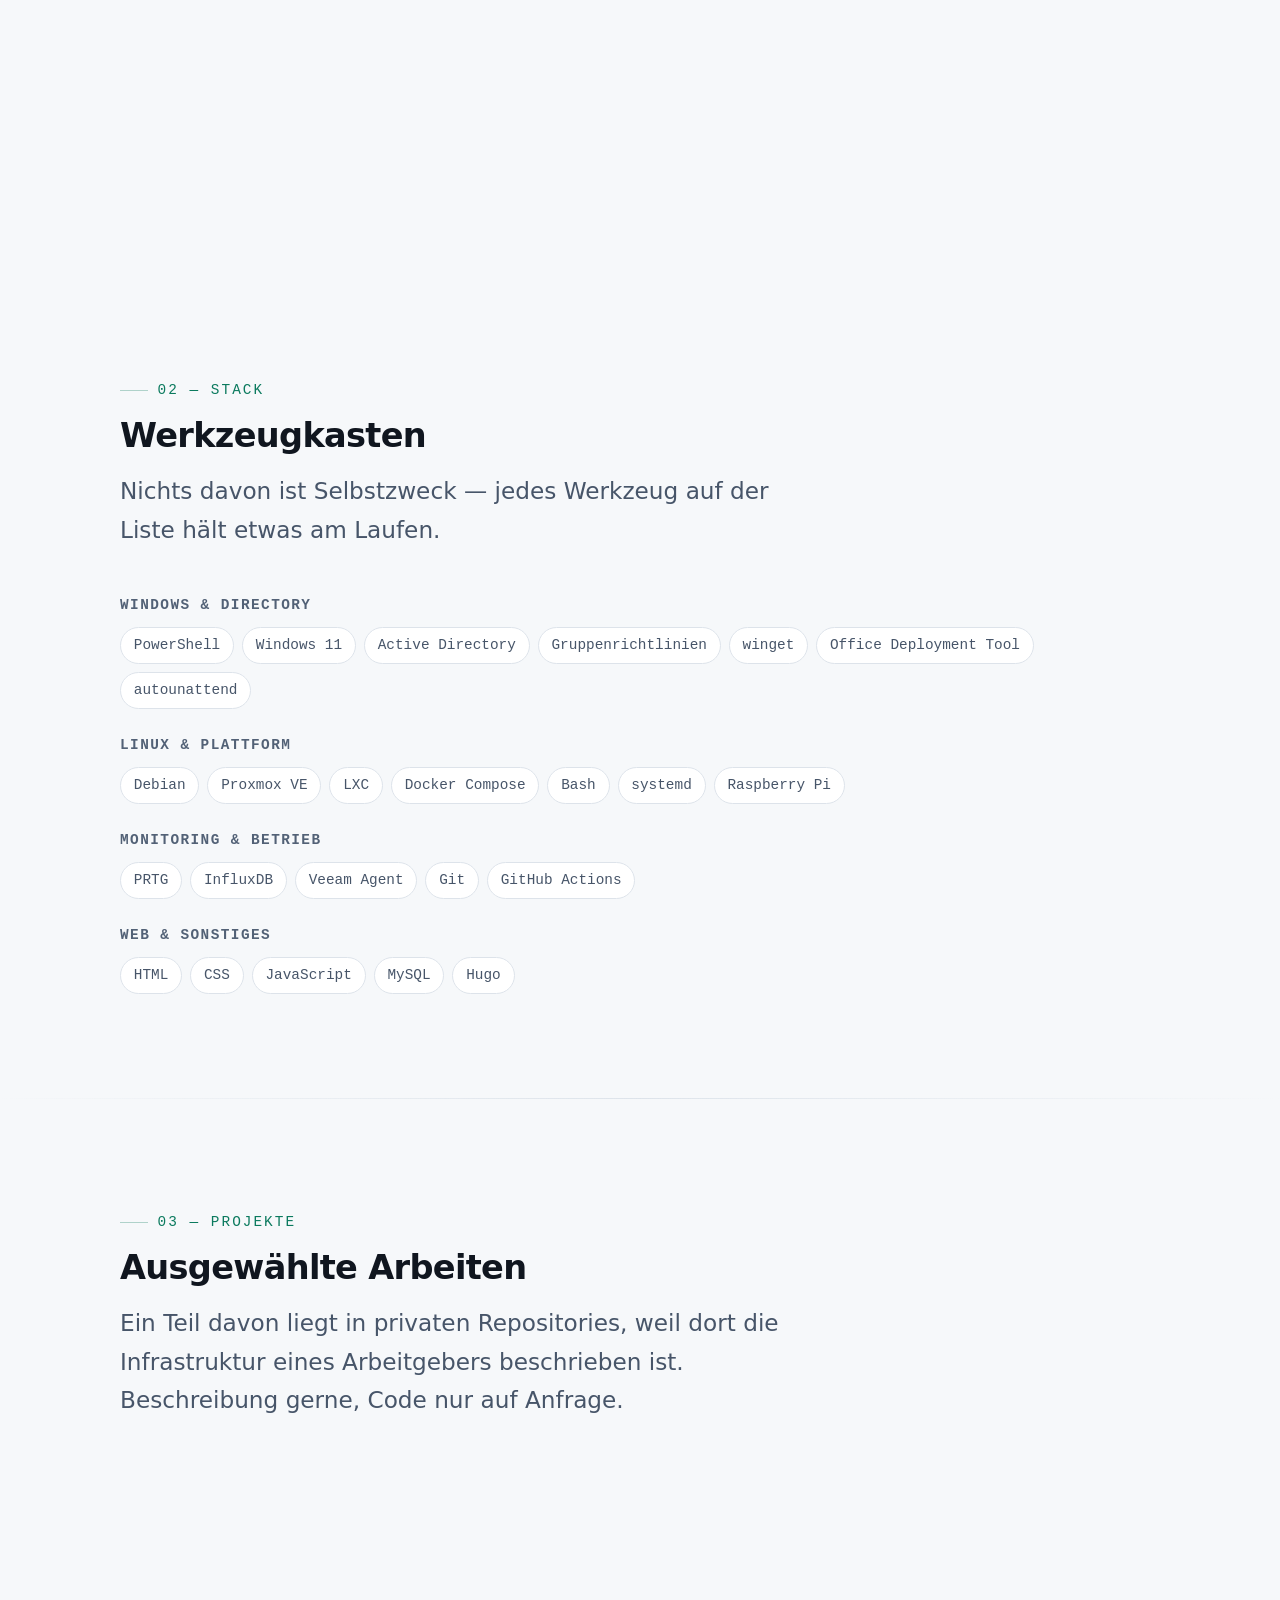
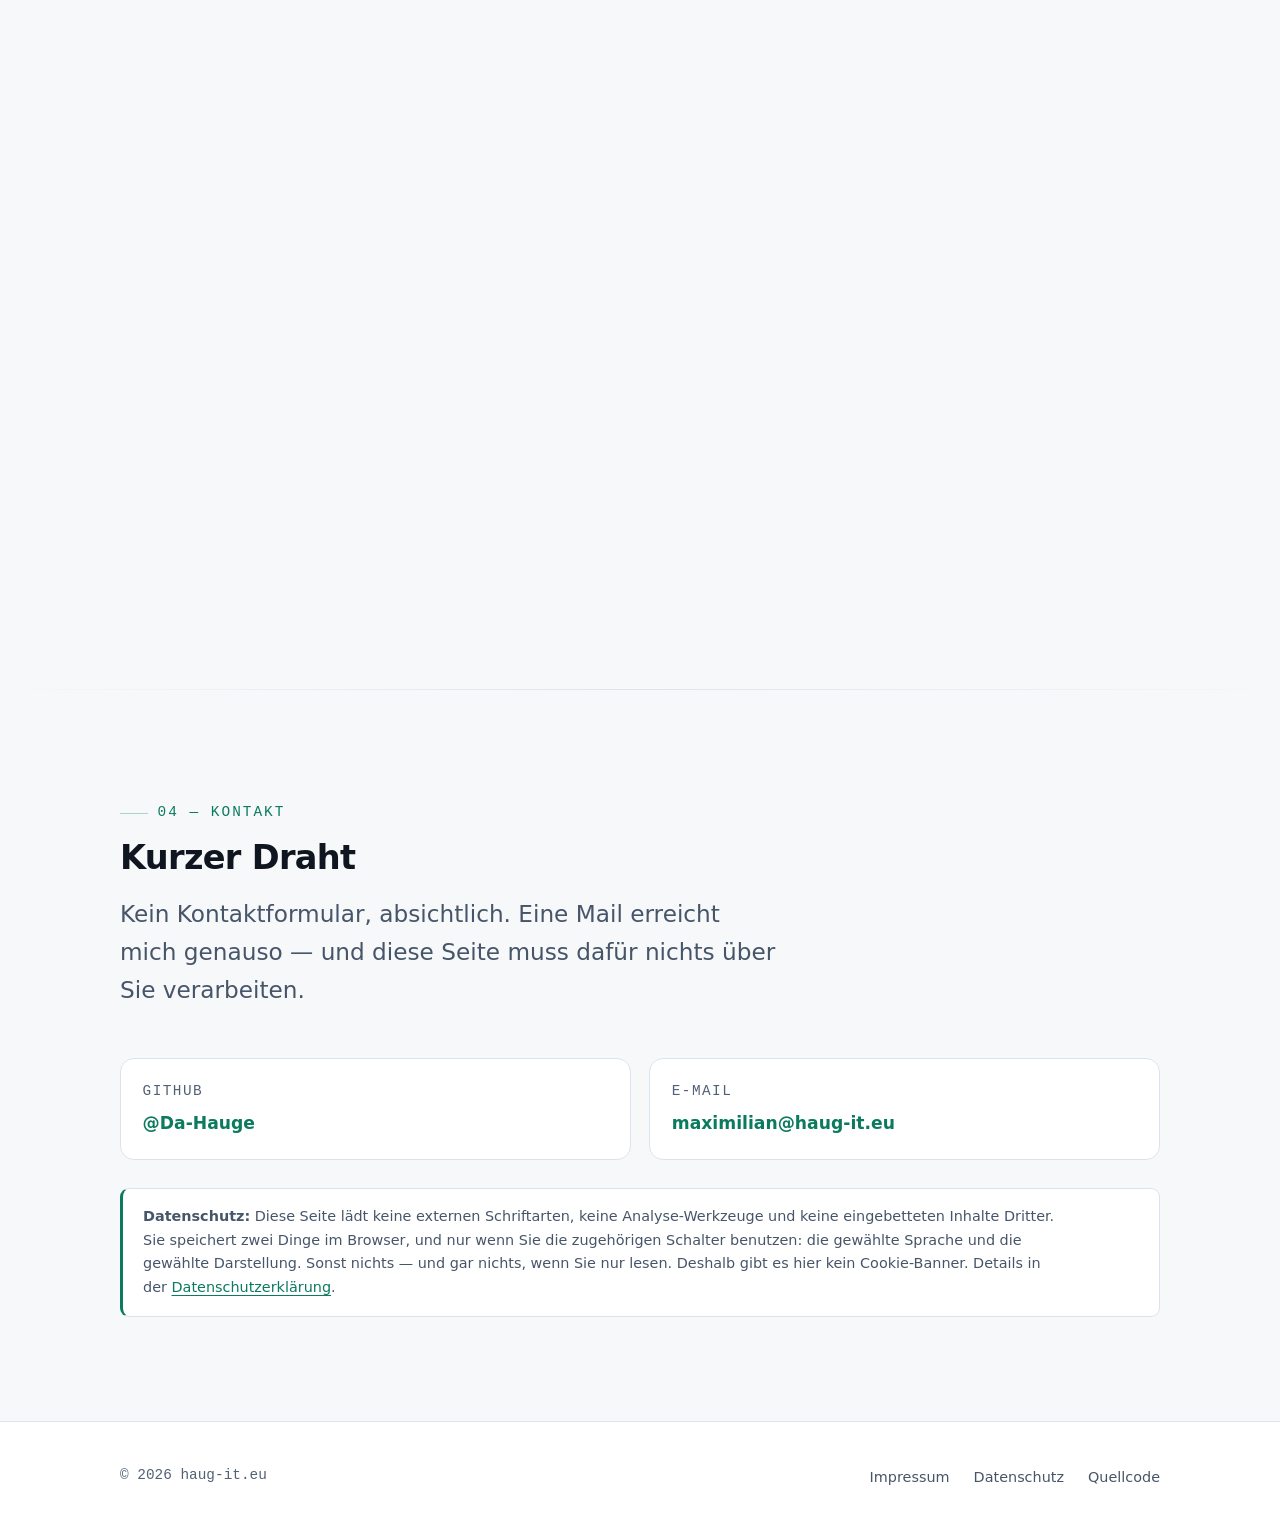
==== commit 4c518e9a: "feat(mcu): add MCU Tracker subpage with offline dataset and progress tracking Adds /mcu/ - a watch t" ====
--- a/de/index.html
+++ b/de/index.html
@@ -39,6 +39,7 @@
             <li><a href="#stack">Stack</a></li>
             <li><a href="#projekte">Projekte</a></li>
             <li><a href="#kontakt">Kontakt</a></li>
+            <li><a href="../mcu/" lang="en">MCU Tracker</a></li>
           </ul>
         </nav>
 
--- a/css/style.css
+++ b/css/style.css
@@ -638,7 +638,10 @@
 .prose h2 { margin-top: 2.5rem; font-size: var(--step-1); }
 .prose h3 { margin-top: 1.75rem; font-size: var(--step-0); }
 .prose address { font-style: normal; }
-.prose ul { margin: 0 0 1rem 1.25rem; padding: 0; }
+.prose ul,
+.prose ol { margin: 0 0 1rem 1.25rem; padding: 0; }
+.todo ol   { margin: 0.6rem 0 0 1.1rem; padding: 0; }
+.todo li   { margin-bottom: 0.4rem; }
 .prose li { margin-bottom: 0.35rem; }
 
 .todo {
